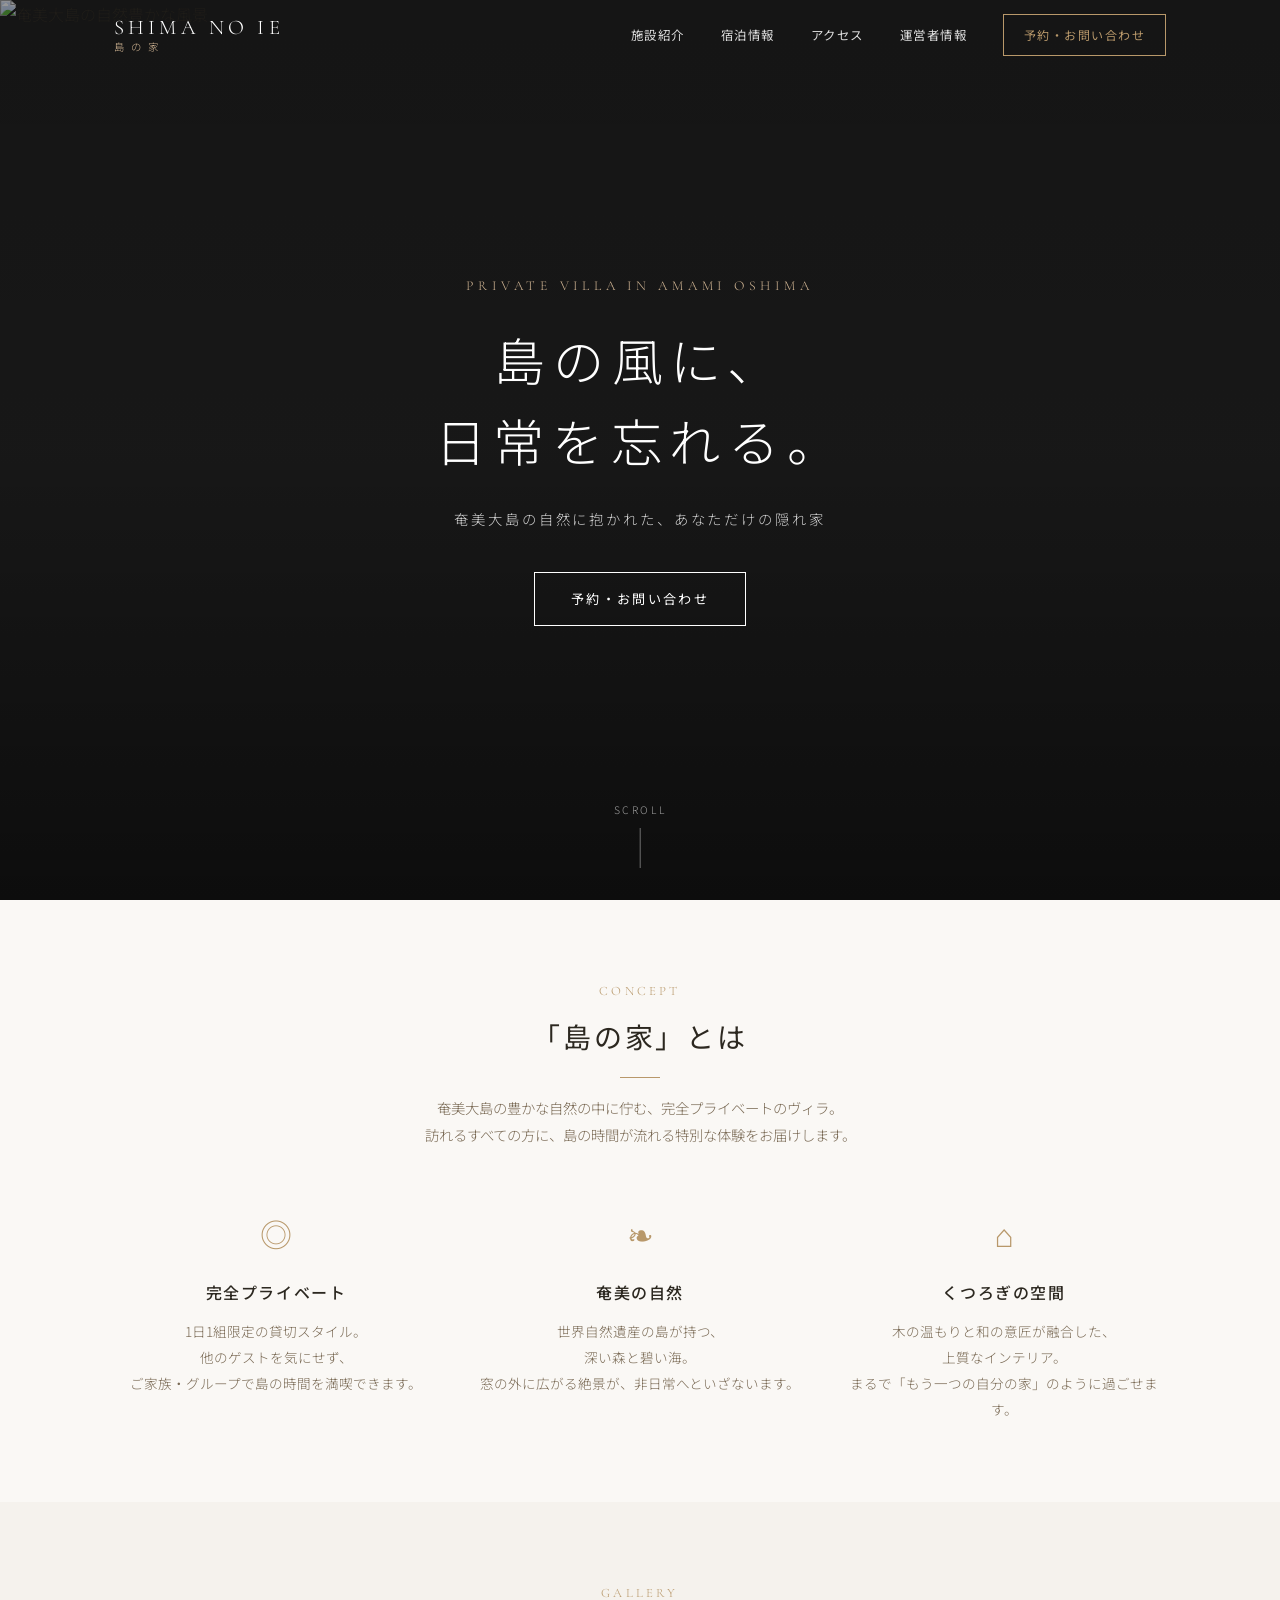
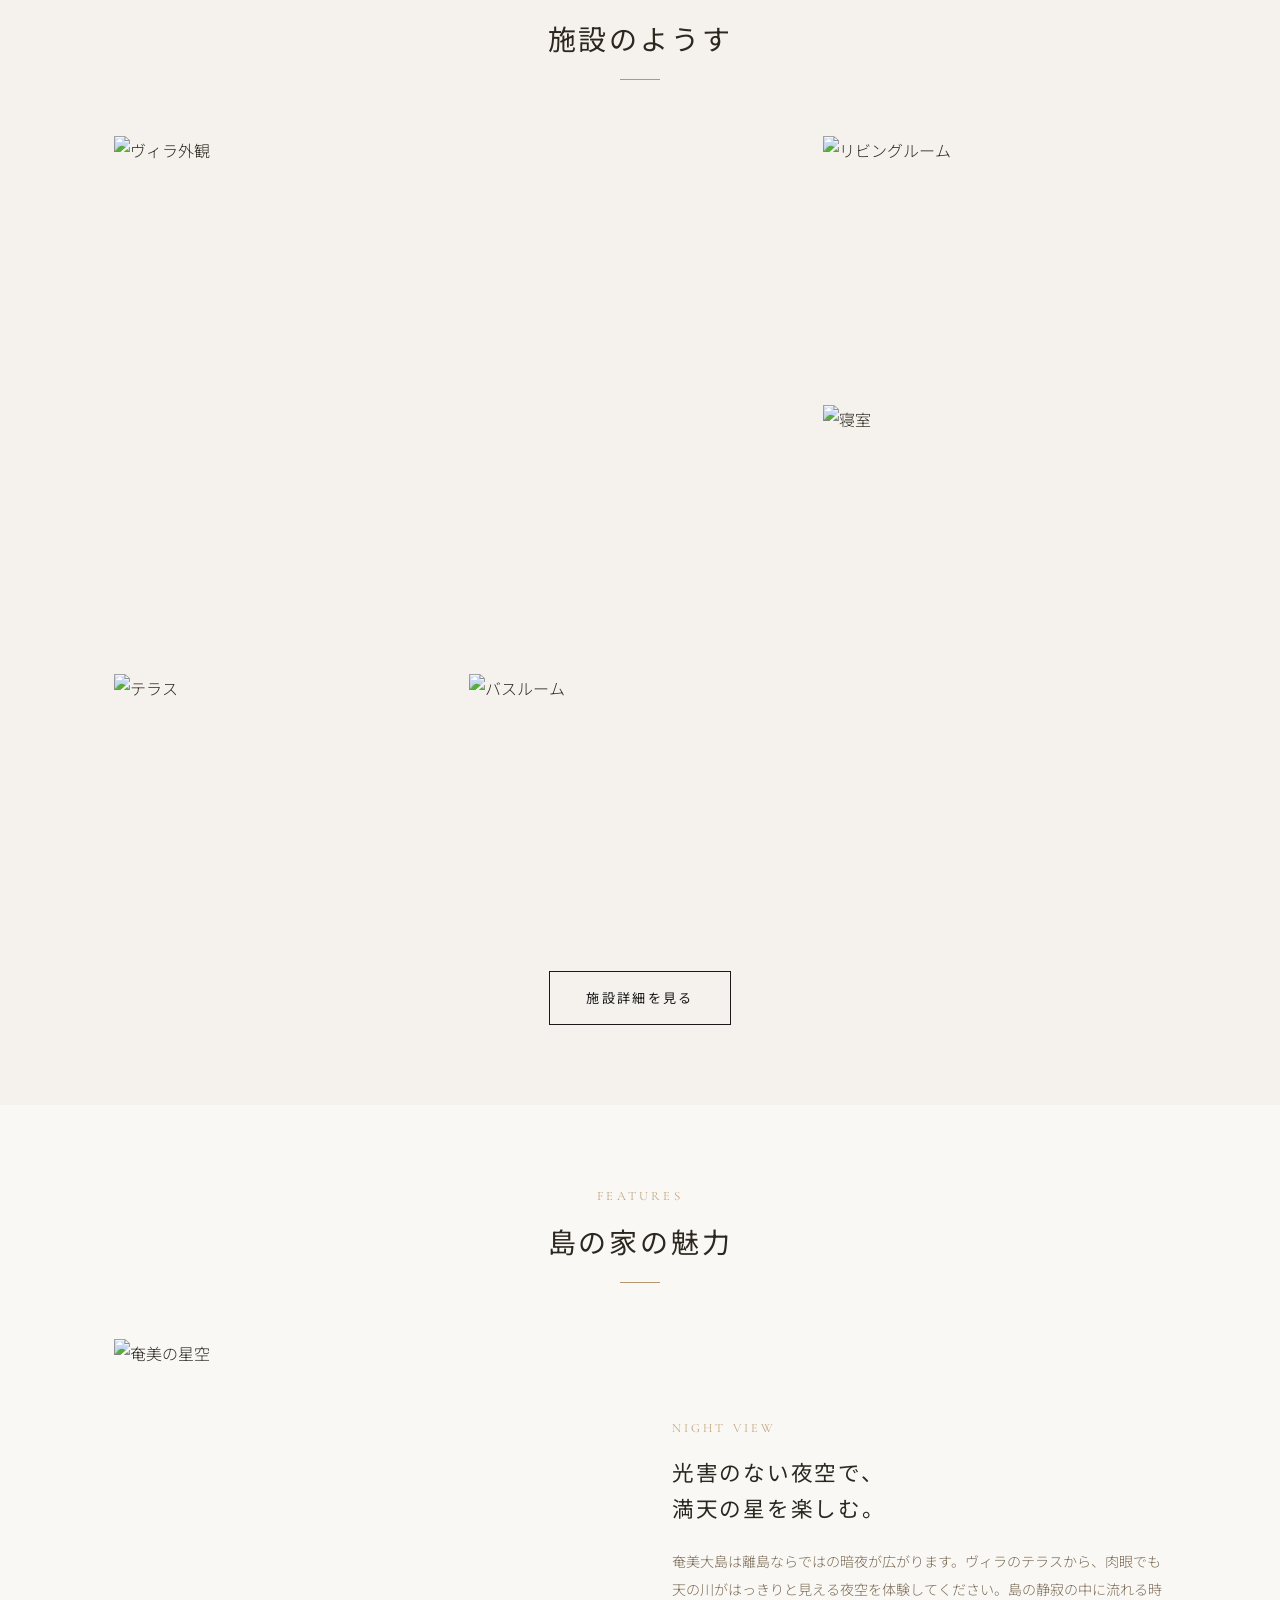
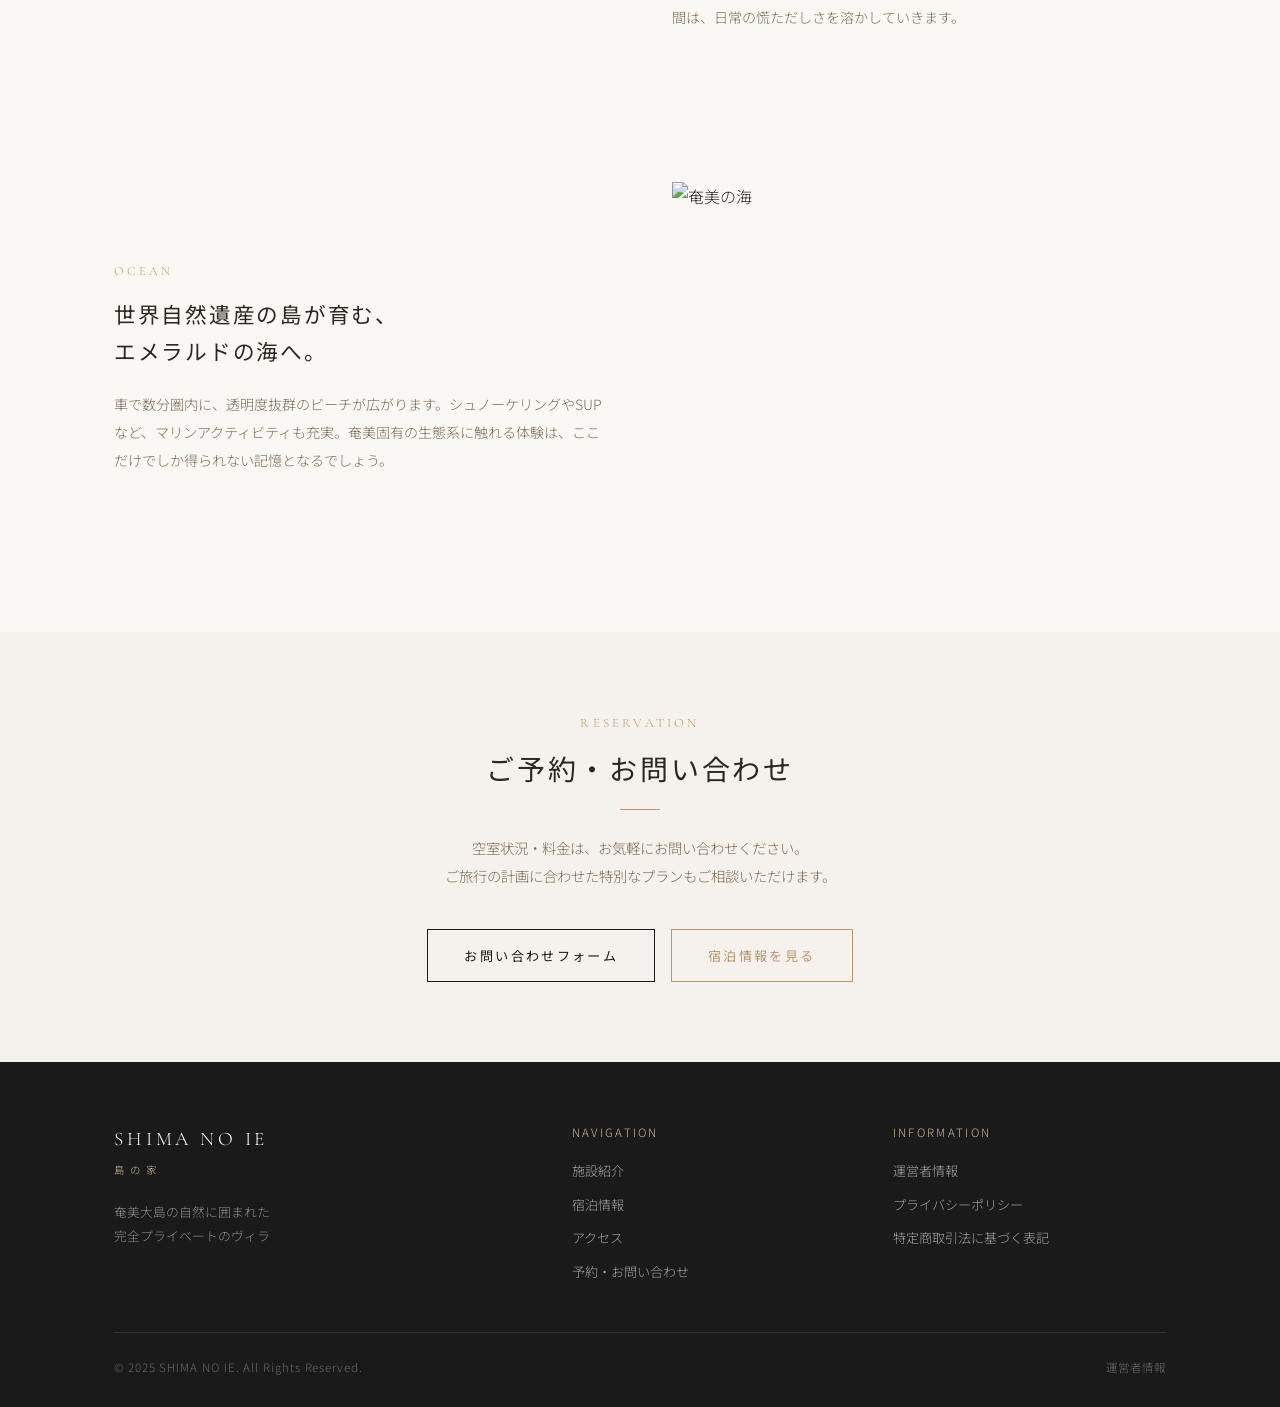
==== index.html @ 04a3f8f7 "feat: 奄美ヴィラ公式サイト 初回リリース 和モダンデザインの宿泊施設（ヴィラ）公式ホームページを実装。 一休.com 審査対応のため事業者情報・特商法・キャンセルポリシーを完備。  Co-Aut" ====
<!DOCTYPE html>
<html lang="ja">
<head>
  <meta charset="UTF-8">
  <meta name="viewport" content="width=device-width, initial-scale=1.0">
  <title>SHIMA NO IE｜島の家 - 奄美大島の隠れ家プライベートヴィラ</title>
  <meta name="description" content="奄美大島の自然に囲まれた、完全プライベートのヴィラ。「島の家」で、時間を忘れるような特別な滞在を。">
  <link rel="stylesheet" href="styles.css">
</head>
<body>

  <!-- ============================================================
       ヘッダー
       ============================================================ -->
  <header class="site-header transparent" id="site-header">
    <div class="header-inner">
      <a href="index.html" class="site-logo">
        <span class="site-logo__en">SHIMA NO IE</span>
        <span class="site-logo__jp">島 の 家</span>
      </a>

      <nav class="site-nav">
        <a href="facility.html">施設紹介</a>
        <a href="stay-info.html">宿泊情報</a>
        <a href="access.html">アクセス</a>
        <a href="about.html">運営者情報</a>
        <a href="contact.html" class="nav-cta">予約・お問い合わせ</a>
      </nav>

      <button class="hamburger" id="hamburger" aria-label="メニューを開く">
        <span></span>
        <span></span>
        <span></span>
      </button>
    </div>
  </header>

  <!-- モバイルナビ -->
  <nav class="mobile-nav" id="mobile-nav">
    <a href="facility.html">施設紹介</a>
    <a href="stay-info.html">宿泊情報</a>
    <a href="access.html">アクセス</a>
    <a href="about.html">運営者情報</a>
    <a href="contact.html">予約・お問い合わせ</a>
  </nav>

  <!-- ============================================================
       ヒーロー
       ============================================================ -->
  <section class="hero">
    <img
      class="hero__bg"
      src="https://picsum.photos/1920/1080?random=10"
      alt="奄美大島の自然豊かな風景"
    >
    <div class="hero__overlay"></div>
    <div class="hero__content">
      <span class="hero__label">Private Villa in Amami Oshima</span>
      <h1 class="hero__title">島の風に、<br>日常を忘れる。</h1>
      <p class="hero__sub">奄美大島の自然に抱かれた、あなただけの隠れ家</p>
      <a href="contact.html" class="btn btn--primary">予約・お問い合わせ</a>
    </div>
    <div class="hero__scroll">SCROLL</div>
  </section>

  <!-- ============================================================
       コンセプト
       ============================================================ -->
  <section class="section">
    <div class="container">
      <div class="section-header fade-in">
        <span class="section-label">Concept</span>
        <h2 class="section-title">「島の家」とは</h2>
        <p class="section-subtitle">
          奄美大島の豊かな自然の中に佇む、完全プライベートのヴィラ。<br>
          訪れるすべての方に、島の時間が流れる特別な体験をお届けします。
        </p>
      </div>

      <div class="concept-grid">
        <div class="concept-card fade-in">
          <div class="concept-card__icon">◎</div>
          <h3 class="concept-card__title">完全プライベート</h3>
          <p class="concept-card__text">
            1日1組限定の貸切スタイル。<br>
            他のゲストを気にせず、<br>
            ご家族・グループで島の時間を満喫できます。
          </p>
        </div>
        <div class="concept-card fade-in">
          <div class="concept-card__icon">❧</div>
          <h3 class="concept-card__title">奄美の自然</h3>
          <p class="concept-card__text">
            世界自然遺産の島が持つ、<br>
            深い森と碧い海。<br>
            窓の外に広がる絶景が、非日常へといざないます。
          </p>
        </div>
        <div class="concept-card fade-in">
          <div class="concept-card__icon">⌂</div>
          <h3 class="concept-card__title">くつろぎの空間</h3>
          <p class="concept-card__text">
            木の温もりと和の意匠が融合した、<br>
            上質なインテリア。<br>
            まるで「もう一つの自分の家」のように過ごせます。
          </p>
        </div>
      </div>
    </div>
  </section>

  <!-- ============================================================
       施設ギャラリー
       ============================================================ -->
  <section class="section section--gray">
    <div class="container">
      <div class="section-header fade-in">
        <span class="section-label">Gallery</span>
        <h2 class="section-title">施設のようす</h2>
      </div>

      <div class="gallery-grid fade-in">
        <div class="gallery-item">
          <img src="https://picsum.photos/800/600?random=11" alt="ヴィラ外観">
        </div>
        <div class="gallery-item">
          <img src="https://picsum.photos/400/300?random=12" alt="リビングルーム">
        </div>
        <div class="gallery-item">
          <img src="https://picsum.photos/400/300?random=13" alt="寝室">
        </div>
        <div class="gallery-item">
          <img src="https://picsum.photos/400/300?random=14" alt="テラス">
        </div>
        <div class="gallery-item">
          <img src="https://picsum.photos/400/300?random=15" alt="バスルーム">
        </div>
      </div>

      <div style="text-align:center; margin-top:40px;">
        <a href="facility.html" class="btn btn--dark">施設詳細を見る</a>
      </div>
    </div>
  </section>

  <!-- ============================================================
       特徴紹介
       ============================================================ -->
  <section class="section">
    <div class="container">
      <div class="section-header fade-in">
        <span class="section-label">Features</span>
        <h2 class="section-title">島の家の魅力</h2>
      </div>

      <div class="feature-row fade-in">
        <div class="feature-img">
          <img src="https://picsum.photos/700/525?random=21" alt="奄美の星空">
        </div>
        <div class="feature-text">
          <span class="feature-text__label">Night View</span>
          <h3 class="feature-text__title">光害のない夜空で、<br>満天の星を楽しむ。</h3>
          <p class="feature-text__body">
            奄美大島は離島ならではの暗夜が広がります。ヴィラのテラスから、肉眼でも天の川がはっきりと見える夜空を体験してください。島の静寂の中に流れる時間は、日常の慌ただしさを溶かしていきます。
          </p>
        </div>
      </div>

      <div class="feature-row feature-row--reverse fade-in">
        <div class="feature-img">
          <img src="https://picsum.photos/700/525?random=22" alt="奄美の海">
        </div>
        <div class="feature-text">
          <span class="feature-text__label">Ocean</span>
          <h3 class="feature-text__title">世界自然遺産の島が育む、<br>エメラルドの海へ。</h3>
          <p class="feature-text__body">
            車で数分圏内に、透明度抜群のビーチが広がります。シュノーケリングやSUPなど、マリンアクティビティも充実。奄美固有の生態系に触れる体験は、ここだけでしか得られない記憶となるでしょう。
          </p>
        </div>
      </div>
    </div>
  </section>

  <!-- ============================================================
       CTA バナー
       ============================================================ -->
  <section class="section section--gray">
    <div class="container" style="text-align:center;">
      <div class="fade-in">
        <span class="section-label">Reservation</span>
        <h2 class="section-title" style="margin-bottom:24px;">ご予約・お問い合わせ</h2>
        <p class="section-subtitle" style="margin-bottom:40px;">
          空室状況・料金は、お気軽にお問い合わせください。<br>
          ご旅行の計画に合わせた特別なプランもご相談いただけます。
        </p>
        <div style="display:flex;gap:16px;justify-content:center;flex-wrap:wrap;">
          <a href="contact.html" class="btn btn--dark">お問い合わせフォーム</a>
          <a href="stay-info.html" class="btn btn--gold">宿泊情報を見る</a>
        </div>
      </div>
    </div>
  </section>

  <!-- ============================================================
       フッター
       ============================================================ -->
  <footer class="site-footer">
    <div class="container">
      <div class="footer-inner">
        <div class="footer-brand">
          <div class="footer-brand__logo">
            <span class="footer-brand__en">SHIMA NO IE</span>
            <span class="footer-brand__jp">島 の 家</span>
          </div>
          <p class="footer-brand__text">
            奄美大島の自然に囲まれた<br>
            完全プライベートのヴィラ
          </p>
        </div>
        <div class="footer-nav">
          <p class="footer-nav__title">Navigation</p>
          <div class="footer-nav__links">
            <a href="facility.html">施設紹介</a>
            <a href="stay-info.html">宿泊情報</a>
            <a href="access.html">アクセス</a>
            <a href="contact.html">予約・お問い合わせ</a>
          </div>
        </div>
        <div class="footer-nav">
          <p class="footer-nav__title">Information</p>
          <div class="footer-nav__links">
            <a href="about.html">運営者情報</a>
            <a href="about.html#privacy">プライバシーポリシー</a>
            <a href="about.html#law">特定商取引法に基づく表記</a>
          </div>
        </div>
      </div>
      <div class="footer-bottom">
        <small>&copy; 2025 SHIMA NO IE. All Rights Reserved.</small>
        <a href="about.html">運営者情報</a>
      </div>
    </div>
  </footer>

  <script src="script.js"></script>
</body>
</html>
---- styles.css ----
/* ============================================
   VILLA SITE - 共通スタイルシート
   和モダンデザイン / Wa-Modern Design
   ============================================ */

/* --- Google Fonts --- */
@import url('https://fonts.googleapis.com/css2?family=Cormorant+Garamond:ital,wght@0,300;0,400;0,600;1,300;1,400&family=Noto+Sans+JP:wght@300;400;500&display=swap');

/* --- CSS変数 --- */
:root {
  --color-bg: #faf8f5;
  --color-text: #2c2820;
  --color-accent: #7a6a55;
  --color-gold: #b8986a;
  --color-gold-light: #d4b896;
  --color-border: #e0d9cf;
  --color-dark: #1a1a1a;
  --color-dark-overlay: rgba(0, 0, 0, 0.45);
  --color-white: #ffffff;
  --color-light-gray: #f5f2ed;
  --color-line: #06c755;

  --font-sans: 'Noto Sans JP', sans-serif;
  --font-serif: 'Cormorant Garamond', serif;

  --container-max: 1100px;
  --section-padding: 80px 0;
  --header-h: 70px;

  --transition: 0.3s ease;
  --radius: 2px;
  --shadow: 0 4px 20px rgba(0, 0, 0, 0.08);
}

/* --- リセット & ベース --- */
*, *::before, *::after {
  box-sizing: border-box;
  margin: 0;
  padding: 0;
}

html {
  scroll-behavior: smooth;
  font-size: 16px;
}

body {
  font-family: var(--font-sans);
  font-weight: 300;
  color: var(--color-text);
  background-color: var(--color-bg);
  line-height: 1.8;
  -webkit-font-smoothing: antialiased;
}

img {
  max-width: 100%;
  height: auto;
  display: block;
}

a {
  color: inherit;
  text-decoration: none;
  transition: opacity var(--transition);
}

a:hover {
  opacity: 0.75;
}

ul, ol {
  list-style: none;
}

/* --- コンテナ --- */
.container {
  max-width: var(--container-max);
  margin: 0 auto;
  padding: 0 24px;
}

/* --- セクション共通 --- */
.section {
  padding: var(--section-padding);
}

.section--gray {
  background-color: var(--color-light-gray);
}

.section-header {
  text-align: center;
  margin-bottom: 56px;
}

.section-label {
  display: block;
  font-family: var(--font-serif);
  font-size: 0.8rem;
  letter-spacing: 0.25em;
  color: var(--color-gold);
  text-transform: uppercase;
  margin-bottom: 12px;
}

.section-title {
  font-size: 1.75rem;
  font-weight: 400;
  letter-spacing: 0.1em;
  line-height: 1.5;
}

.section-title::after {
  content: '';
  display: block;
  width: 40px;
  height: 1px;
  background: var(--color-gold);
  margin: 20px auto 0;
}

.section-subtitle {
  margin-top: 16px;
  font-size: 0.9rem;
  color: var(--color-accent);
  line-height: 1.9;
}

/* ============================================
   ヘッダー
   ============================================ */
.site-header {
  position: fixed;
  top: 0;
  left: 0;
  right: 0;
  height: var(--header-h);
  z-index: 1000;
  display: flex;
  align-items: center;
  transition: background var(--transition), box-shadow var(--transition);
}

.site-header.transparent {
  background: transparent;
}

.site-header.scrolled {
  background: var(--color-dark);
  box-shadow: 0 2px 20px rgba(0,0,0,0.2);
}

.site-header.solid {
  background: var(--color-dark);
}

.header-inner {
  display: flex;
  align-items: center;
  justify-content: space-between;
  width: 100%;
  max-width: var(--container-max);
  margin: 0 auto;
  padding: 0 24px;
}

/* ロゴ */
.site-logo {
  display: flex;
  flex-direction: column;
  line-height: 1;
}

.site-logo__en {
  font-family: var(--font-serif);
  font-size: 1.3rem;
  font-weight: 300;
  letter-spacing: 0.2em;
  color: var(--color-white);
}

.site-logo__jp {
  font-size: 0.65rem;
  font-weight: 300;
  letter-spacing: 0.25em;
  color: var(--color-gold-light);
  margin-top: 3px;
}

/* PC ナビゲーション */
.site-nav {
  display: flex;
  align-items: center;
  gap: 36px;
}

.site-nav a {
  font-size: 0.78rem;
  font-weight: 400;
  letter-spacing: 0.12em;
  color: rgba(255,255,255,0.85);
  position: relative;
}

.site-nav a::after {
  content: '';
  position: absolute;
  bottom: -4px;
  left: 0;
  right: 0;
  height: 1px;
  background: var(--color-gold);
  transform: scaleX(0);
  transition: transform var(--transition);
}

.site-nav a:hover,
.site-nav a.active {
  color: var(--color-white);
  opacity: 1;
}

.site-nav a:hover::after,
.site-nav a.active::after {
  transform: scaleX(1);
}

.nav-cta {
  display: inline-flex;
  align-items: center;
  padding: 9px 20px;
  border: 1px solid var(--color-gold);
  color: var(--color-gold) !important;
  font-size: 0.75rem !important;
  letter-spacing: 0.15em;
  transition: background var(--transition), color var(--transition) !important;
}

.nav-cta::after {
  display: none !important;
}

.nav-cta:hover {
  background: var(--color-gold) !important;
  color: var(--color-white) !important;
  opacity: 1 !important;
}

/* ハンバーガー */
.hamburger {
  display: none;
  flex-direction: column;
  gap: 5px;
  cursor: pointer;
  padding: 8px;
  background: none;
  border: none;
}

.hamburger span {
  display: block;
  width: 24px;
  height: 1px;
  background: var(--color-white);
  transition: transform var(--transition), opacity var(--transition);
}

.hamburger.open span:nth-child(1) { transform: translateY(6px) rotate(45deg); }
.hamburger.open span:nth-child(2) { opacity: 0; }
.hamburger.open span:nth-child(3) { transform: translateY(-6px) rotate(-45deg); }

/* モバイルメニュー */
.mobile-nav {
  display: none;
  position: fixed;
  top: var(--header-h);
  left: 0;
  right: 0;
  background: var(--color-dark);
  padding: 24px;
  z-index: 999;
  flex-direction: column;
  gap: 0;
  border-top: 1px solid rgba(255,255,255,0.1);
}

.mobile-nav.open {
  display: flex;
}

.mobile-nav a {
  display: block;
  padding: 14px 0;
  font-size: 0.9rem;
  letter-spacing: 0.12em;
  color: rgba(255,255,255,0.85);
  border-bottom: 1px solid rgba(255,255,255,0.08);
}

/* ============================================
   ヒーローセクション
   ============================================ */
.hero {
  position: relative;
  height: 100vh;
  min-height: 600px;
  display: flex;
  align-items: center;
  justify-content: center;
  overflow: hidden;
  background: var(--color-dark);
}

.hero__bg {
  position: absolute;
  inset: 0;
  object-fit: cover;
  width: 100%;
  height: 100%;
  opacity: 0.7;
}

.hero__overlay {
  position: absolute;
  inset: 0;
  background: linear-gradient(
    to bottom,
    rgba(0,0,0,0.2) 0%,
    rgba(0,0,0,0.1) 50%,
    rgba(0,0,0,0.5) 100%
  );
}

.hero__content {
  position: relative;
  text-align: center;
  color: var(--color-white);
  padding: 0 24px;
  max-width: 700px;
}

.hero__label {
  font-family: var(--font-serif);
  font-size: 0.85rem;
  letter-spacing: 0.35em;
  color: var(--color-gold-light);
  text-transform: uppercase;
  display: block;
  margin-bottom: 20px;
  animation: fadeUp 1s ease 0.3s both;
}

.hero__title {
  font-size: clamp(2rem, 5vw, 3.2rem);
  font-weight: 300;
  letter-spacing: 0.15em;
  line-height: 1.6;
  margin-bottom: 24px;
  animation: fadeUp 1s ease 0.5s both;
}

.hero__sub {
  font-size: 0.9rem;
  font-weight: 300;
  letter-spacing: 0.2em;
  color: rgba(255,255,255,0.8);
  margin-bottom: 40px;
  animation: fadeUp 1s ease 0.7s both;
}

.hero__scroll {
  position: absolute;
  bottom: 32px;
  left: 50%;
  transform: translateX(-50%);
  display: flex;
  flex-direction: column;
  align-items: center;
  gap: 8px;
  font-size: 0.65rem;
  letter-spacing: 0.25em;
  color: rgba(255,255,255,0.6);
  animation: fadeIn 1.5s ease 1.2s both;
}

.hero__scroll::after {
  content: '';
  display: block;
  width: 1px;
  height: 40px;
  background: rgba(255,255,255,0.4);
  animation: scrollLine 1.5s ease-in-out infinite;
}

/* ============================================
   ボタン
   ============================================ */
.btn {
  display: inline-flex;
  align-items: center;
  gap: 10px;
  padding: 14px 36px;
  font-size: 0.82rem;
  font-weight: 400;
  letter-spacing: 0.18em;
  border: 1px solid currentColor;
  transition: background var(--transition), color var(--transition), border-color var(--transition);
  cursor: pointer;
}

.btn--primary {
  color: var(--color-white);
  border-color: var(--color-white);
  background: transparent;
}

.btn--primary:hover {
  background: var(--color-white);
  color: var(--color-dark);
  opacity: 1;
}

.btn--dark {
  color: var(--color-dark);
  border-color: var(--color-dark);
  background: transparent;
}

.btn--dark:hover {
  background: var(--color-dark);
  color: var(--color-white);
  opacity: 1;
}

.btn--gold {
  color: var(--color-gold);
  border-color: var(--color-gold);
  background: transparent;
}

.btn--gold:hover {
  background: var(--color-gold);
  color: var(--color-white);
  opacity: 1;
}

.btn--filled {
  background: var(--color-gold);
  color: var(--color-white);
  border-color: var(--color-gold);
}

.btn--filled:hover {
  background: var(--color-accent);
  border-color: var(--color-accent);
  opacity: 1;
}

/* ============================================
   コンセプトセクション
   ============================================ */
.concept-grid {
  display: grid;
  grid-template-columns: repeat(3, 1fr);
  gap: 40px;
  text-align: center;
}

.concept-card__icon {
  font-size: 2rem;
  margin-bottom: 16px;
  color: var(--color-gold);
}

.concept-card__title {
  font-size: 1rem;
  font-weight: 500;
  letter-spacing: 0.1em;
  margin-bottom: 12px;
}

.concept-card__text {
  font-size: 0.85rem;
  color: var(--color-accent);
  line-height: 1.9;
}

/* ============================================
   ギャラリーグリッド
   ============================================ */
.gallery-grid {
  display: grid;
  grid-template-columns: repeat(3, 1fr);
  grid-template-rows: auto auto;
  gap: 12px;
}

.gallery-grid .gallery-item:first-child {
  grid-column: 1 / 3;
  grid-row: 1 / 3;
}

.gallery-item {
  overflow: hidden;
  position: relative;
}

.gallery-item img {
  width: 100%;
  height: 100%;
  object-fit: cover;
  transition: transform 0.6s ease;
  aspect-ratio: 4/3;
}

.gallery-item:first-child img {
  aspect-ratio: unset;
  height: 100%;
  min-height: 320px;
}

.gallery-item:hover img {
  transform: scale(1.04);
}

/* ============================================
   フィーチャーセクション（テキスト＋画像）
   ============================================ */
.feature-row {
  display: grid;
  grid-template-columns: 1fr 1fr;
  gap: 64px;
  align-items: center;
  margin-bottom: 72px;
}

.feature-row:last-child {
  margin-bottom: 0;
}

.feature-row--reverse {
  direction: rtl;
}

.feature-row--reverse > * {
  direction: ltr;
}

.feature-img {
  aspect-ratio: 4/3;
  overflow: hidden;
}

.feature-img img {
  width: 100%;
  height: 100%;
  object-fit: cover;
  transition: transform 0.6s ease;
}

.feature-img:hover img {
  transform: scale(1.03);
}

.feature-text__label {
  font-family: var(--font-serif);
  font-size: 0.78rem;
  letter-spacing: 0.25em;
  color: var(--color-gold);
  text-transform: uppercase;
  display: block;
  margin-bottom: 14px;
}

.feature-text__title {
  font-size: 1.35rem;
  font-weight: 400;
  letter-spacing: 0.08em;
  line-height: 1.7;
  margin-bottom: 20px;
}

.feature-text__body {
  font-size: 0.88rem;
  color: var(--color-accent);
  line-height: 2;
}

/* ============================================
   インフォテーブル
   ============================================ */
.info-table {
  width: 100%;
  border-collapse: collapse;
}

.info-table th,
.info-table td {
  padding: 16px 20px;
  text-align: left;
  border-bottom: 1px solid var(--color-border);
  font-size: 0.9rem;
  line-height: 1.7;
}

.info-table th {
  width: 30%;
  font-weight: 500;
  letter-spacing: 0.06em;
  color: var(--color-accent);
  white-space: nowrap;
}

.info-table tr:last-child th,
.info-table tr:last-child td {
  border-bottom: none;
}

/* ============================================
   アメニティリスト
   ============================================ */
.amenity-section {
  margin-bottom: 40px;
}

.amenity-section__title {
  font-size: 0.9rem;
  font-weight: 500;
  letter-spacing: 0.1em;
  margin-bottom: 16px;
  padding-bottom: 10px;
  border-bottom: 1px solid var(--color-border);
  color: var(--color-accent);
}

.amenity-list {
  display: grid;
  grid-template-columns: repeat(3, 1fr);
  gap: 10px 20px;
}

.amenity-list li {
  font-size: 0.85rem;
  display: flex;
  align-items: center;
  gap: 8px;
}

.amenity-list li::before {
  content: '✓';
  color: var(--color-gold);
  font-size: 0.75rem;
  flex-shrink: 0;
}

/* ============================================
   料金テーブル
   ============================================ */
.price-box {
  background: var(--color-light-gray);
  border: 1px solid var(--color-border);
  padding: 40px;
  text-align: center;
}

.price-box__note {
  font-size: 0.85rem;
  color: var(--color-accent);
  margin-bottom: 12px;
}

.price-box__main {
  font-size: 1.2rem;
  font-weight: 400;
  letter-spacing: 0.1em;
  margin-bottom: 20px;
}

/* ============================================
   アクセス
   ============================================ */
.map-wrapper {
  position: relative;
  padding-bottom: 45%;
  height: 0;
  overflow: hidden;
  background: var(--color-border);
}

.map-wrapper iframe {
  position: absolute;
  top: 0;
  left: 0;
  width: 100%;
  height: 100%;
  border: 0;
}

.access-cards {
  display: grid;
  grid-template-columns: repeat(2, 1fr);
  gap: 32px;
  margin-top: 48px;
}

.access-card {
  background: var(--color-white);
  padding: 32px;
  border: 1px solid var(--color-border);
}

.access-card__icon {
  font-size: 1.5rem;
  margin-bottom: 12px;
}

.access-card__title {
  font-size: 0.95rem;
  font-weight: 500;
  letter-spacing: 0.08em;
  margin-bottom: 12px;
}

.access-card__text {
  font-size: 0.85rem;
  color: var(--color-accent);
  line-height: 1.9;
}

/* 周辺観光 */
.spot-grid {
  display: grid;
  grid-template-columns: repeat(3, 1fr);
  gap: 24px;
}

.spot-card {
  overflow: hidden;
  border: 1px solid var(--color-border);
  background: var(--color-white);
}

.spot-card__img {
  aspect-ratio: 3/2;
  overflow: hidden;
}

.spot-card__img img {
  width: 100%;
  height: 100%;
  object-fit: cover;
  transition: transform 0.5s ease;
}

.spot-card:hover .spot-card__img img {
  transform: scale(1.05);
}

.spot-card__body {
  padding: 20px;
}

.spot-card__title {
  font-size: 0.95rem;
  font-weight: 500;
  letter-spacing: 0.06em;
  margin-bottom: 8px;
}

.spot-card__text {
  font-size: 0.8rem;
  color: var(--color-accent);
  line-height: 1.8;
}

/* ============================================
   お問い合わせフォーム
   ============================================ */
.contact-layout {
  display: grid;
  grid-template-columns: 1fr 1.6fr;
  gap: 64px;
  align-items: start;
}

.contact-info__item {
  display: flex;
  align-items: flex-start;
  gap: 16px;
  margin-bottom: 32px;
}

.contact-info__icon {
  font-size: 1.2rem;
  width: 40px;
  height: 40px;
  display: flex;
  align-items: center;
  justify-content: center;
  flex-shrink: 0;
  border: 1px solid var(--color-border);
  color: var(--color-gold);
}

.contact-info__label {
  font-size: 0.75rem;
  letter-spacing: 0.1em;
  color: var(--color-accent);
  margin-bottom: 4px;
}

.contact-info__value {
  font-size: 0.9rem;
  font-weight: 400;
}

.btn--line {
  display: flex;
  align-items: center;
  gap: 10px;
  width: fit-content;
  padding: 14px 28px;
  background: var(--color-line);
  color: var(--color-white);
  border: none;
  font-size: 0.85rem;
  letter-spacing: 0.08em;
  cursor: pointer;
  transition: opacity var(--transition);
}

.btn--line:hover {
  opacity: 0.85;
}

/* フォーム */
.form-group {
  margin-bottom: 24px;
}

.form-label {
  display: block;
  font-size: 0.8rem;
  font-weight: 500;
  letter-spacing: 0.08em;
  color: var(--color-accent);
  margin-bottom: 8px;
}

.form-label .required {
  color: #c0392b;
  margin-left: 4px;
  font-size: 0.7rem;
}

.form-input,
.form-select,
.form-textarea {
  width: 100%;
  padding: 12px 16px;
  background: var(--color-white);
  border: 1px solid var(--color-border);
  font-family: var(--font-sans);
  font-size: 0.9rem;
  font-weight: 300;
  color: var(--color-text);
  outline: none;
  transition: border-color var(--transition);
  border-radius: var(--radius);
}

.form-input:focus,
.form-select:focus,
.form-textarea:focus {
  border-color: var(--color-gold);
}

.form-textarea {
  resize: vertical;
  min-height: 140px;
}

.form-row {
  display: grid;
  grid-template-columns: 1fr 1fr;
  gap: 16px;
}

/* モーダル */
.modal-overlay {
  display: none;
  position: fixed;
  inset: 0;
  background: rgba(0,0,0,0.5);
  z-index: 2000;
  align-items: center;
  justify-content: center;
}

.modal-overlay.show {
  display: flex;
}

.modal-box {
  background: var(--color-white);
  padding: 48px 40px;
  max-width: 420px;
  width: 90%;
  text-align: center;
}

.modal-icon {
  font-size: 2.5rem;
  margin-bottom: 20px;
  color: var(--color-gold);
}

.modal-title {
  font-size: 1.1rem;
  font-weight: 400;
  letter-spacing: 0.08em;
  margin-bottom: 16px;
}

.modal-text {
  font-size: 0.85rem;
  color: var(--color-accent);
  line-height: 1.9;
  margin-bottom: 32px;
}

/* ============================================
   運営者情報テーブル
   ============================================ */
.about-box {
  background: var(--color-white);
  border: 1px solid var(--color-border);
  padding: 48px;
  max-width: 780px;
  margin: 0 auto;
}

/* ============================================
   ページヒーロー（サブページ共通）
   ============================================ */
.page-hero {
  padding: 120px 0 60px;
  background: var(--color-dark);
  text-align: center;
  color: var(--color-white);
  position: relative;
  overflow: hidden;
}

.page-hero__bg {
  position: absolute;
  inset: 0;
  object-fit: cover;
  width: 100%;
  height: 100%;
  opacity: 0.3;
}

.page-hero__content {
  position: relative;
}

.page-hero__label {
  font-family: var(--font-serif);
  font-size: 0.8rem;
  letter-spacing: 0.3em;
  color: var(--color-gold-light);
  text-transform: uppercase;
  display: block;
  margin-bottom: 14px;
}

.page-hero__title {
  font-size: clamp(1.5rem, 4vw, 2.2rem);
  font-weight: 300;
  letter-spacing: 0.15em;
}

/* ============================================
   フッター
   ============================================ */
.site-footer {
  background: var(--color-dark);
  color: rgba(255,255,255,0.7);
  padding: 60px 0 30px;
}

.footer-inner {
  display: grid;
  grid-template-columns: 1.5fr 1fr 1fr;
  gap: 48px;
  margin-bottom: 48px;
}

.footer-brand__logo {
  display: flex;
  flex-direction: column;
  margin-bottom: 20px;
}

.footer-brand__en {
  font-family: var(--font-serif);
  font-size: 1.2rem;
  font-weight: 300;
  letter-spacing: 0.2em;
  color: var(--color-white);
}

.footer-brand__jp {
  font-size: 0.65rem;
  letter-spacing: 0.2em;
  color: var(--color-gold-light);
  margin-top: 4px;
}

.footer-brand__text {
  font-size: 0.8rem;
  line-height: 1.9;
  color: rgba(255,255,255,0.5);
}

.footer-nav__title {
  font-size: 0.72rem;
  letter-spacing: 0.2em;
  color: var(--color-gold-light);
  text-transform: uppercase;
  margin-bottom: 16px;
}

.footer-nav__links {
  display: flex;
  flex-direction: column;
  gap: 10px;
}

.footer-nav__links a {
  font-size: 0.82rem;
  color: rgba(255,255,255,0.6);
  transition: color var(--transition);
}

.footer-nav__links a:hover {
  color: var(--color-white);
  opacity: 1;
}

.footer-bottom {
  padding-top: 24px;
  border-top: 1px solid rgba(255,255,255,0.1);
  display: flex;
  align-items: center;
  justify-content: space-between;
  flex-wrap: wrap;
  gap: 12px;
}

.footer-bottom small {
  font-size: 0.72rem;
  color: rgba(255,255,255,0.35);
  letter-spacing: 0.08em;
}

.footer-bottom a {
  font-size: 0.72rem;
  color: rgba(255,255,255,0.35);
}

.footer-bottom a:hover {
  color: rgba(255,255,255,0.7);
  opacity: 1;
}

/* ============================================
   フェードインアニメーション
   ============================================ */
@keyframes fadeUp {
  from {
    opacity: 0;
    transform: translateY(24px);
  }
  to {
    opacity: 1;
    transform: translateY(0);
  }
}

@keyframes fadeIn {
  from { opacity: 0; }
  to { opacity: 1; }
}

@keyframes scrollLine {
  0%, 100% { opacity: 0.3; transform: scaleY(0.5); transform-origin: top; }
  50% { opacity: 1; transform: scaleY(1); transform-origin: top; }
}

.fade-in {
  opacity: 0;
  transform: translateY(20px);
  transition: opacity 0.7s ease, transform 0.7s ease;
}

.fade-in.visible {
  opacity: 1;
  transform: translateY(0);
}

/* ============================================
   レスポンシブ
   ============================================ */
@media (max-width: 1024px) {
  :root {
    --section-padding: 64px 0;
  }

  .feature-row {
    gap: 40px;
  }

  .footer-inner {
    grid-template-columns: 1fr 1fr;
  }

  .footer-inner > :first-child {
    grid-column: 1 / -1;
  }
}

@media (max-width: 768px) {
  :root {
    --section-padding: 48px 0;
  }

  .site-nav {
    display: none;
  }

  .hamburger {
    display: flex;
  }

  .hero__title {
    font-size: 1.8rem;
  }

  .concept-grid {
    grid-template-columns: 1fr;
    gap: 32px;
    max-width: 480px;
    margin: 0 auto;
  }

  .gallery-grid {
    grid-template-columns: 1fr 1fr;
  }

  .gallery-grid .gallery-item:first-child {
    grid-column: 1 / -1;
    grid-row: auto;
  }

  .feature-row,
  .feature-row--reverse {
    grid-template-columns: 1fr;
    direction: ltr;
    gap: 28px;
  }

  .info-table th {
    width: 40%;
    font-size: 0.82rem;
  }

  .amenity-list {
    grid-template-columns: repeat(2, 1fr);
  }

  .access-cards {
    grid-template-columns: 1fr;
  }

  .spot-grid {
    grid-template-columns: 1fr;
  }

  .contact-layout {
    grid-template-columns: 1fr;
    gap: 40px;
  }

  .form-row {
    grid-template-columns: 1fr;
  }

  .footer-inner {
    grid-template-columns: 1fr;
  }

  .footer-bottom {
    flex-direction: column;
    align-items: center;
    text-align: center;
  }

  .about-box {
    padding: 28px 20px;
  }

  .price-box {
    padding: 28px 20px;
  }

  .section-title {
    font-size: 1.4rem;
  }
}

@media (max-width: 480px) {
  .gallery-grid {
    grid-template-columns: 1fr;
  }

  .amenity-list {
    grid-template-columns: 1fr;
  }
}
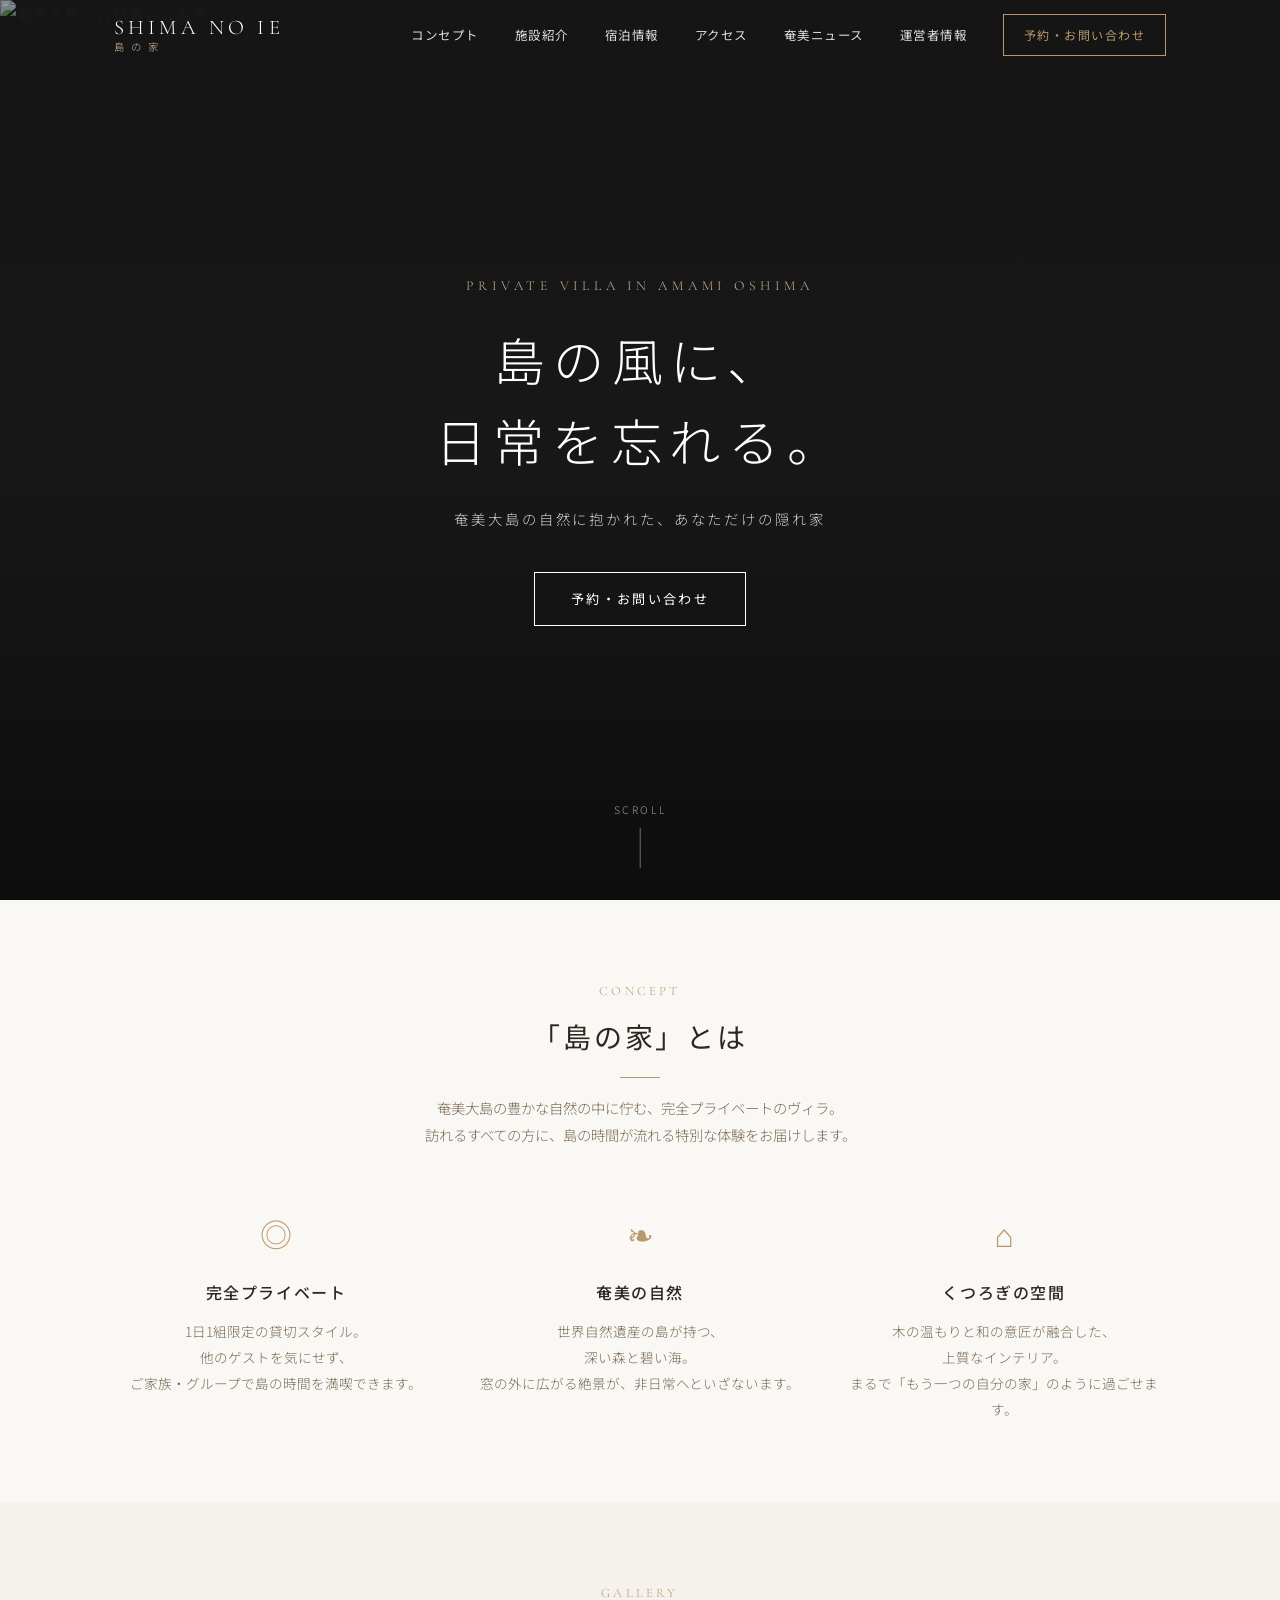
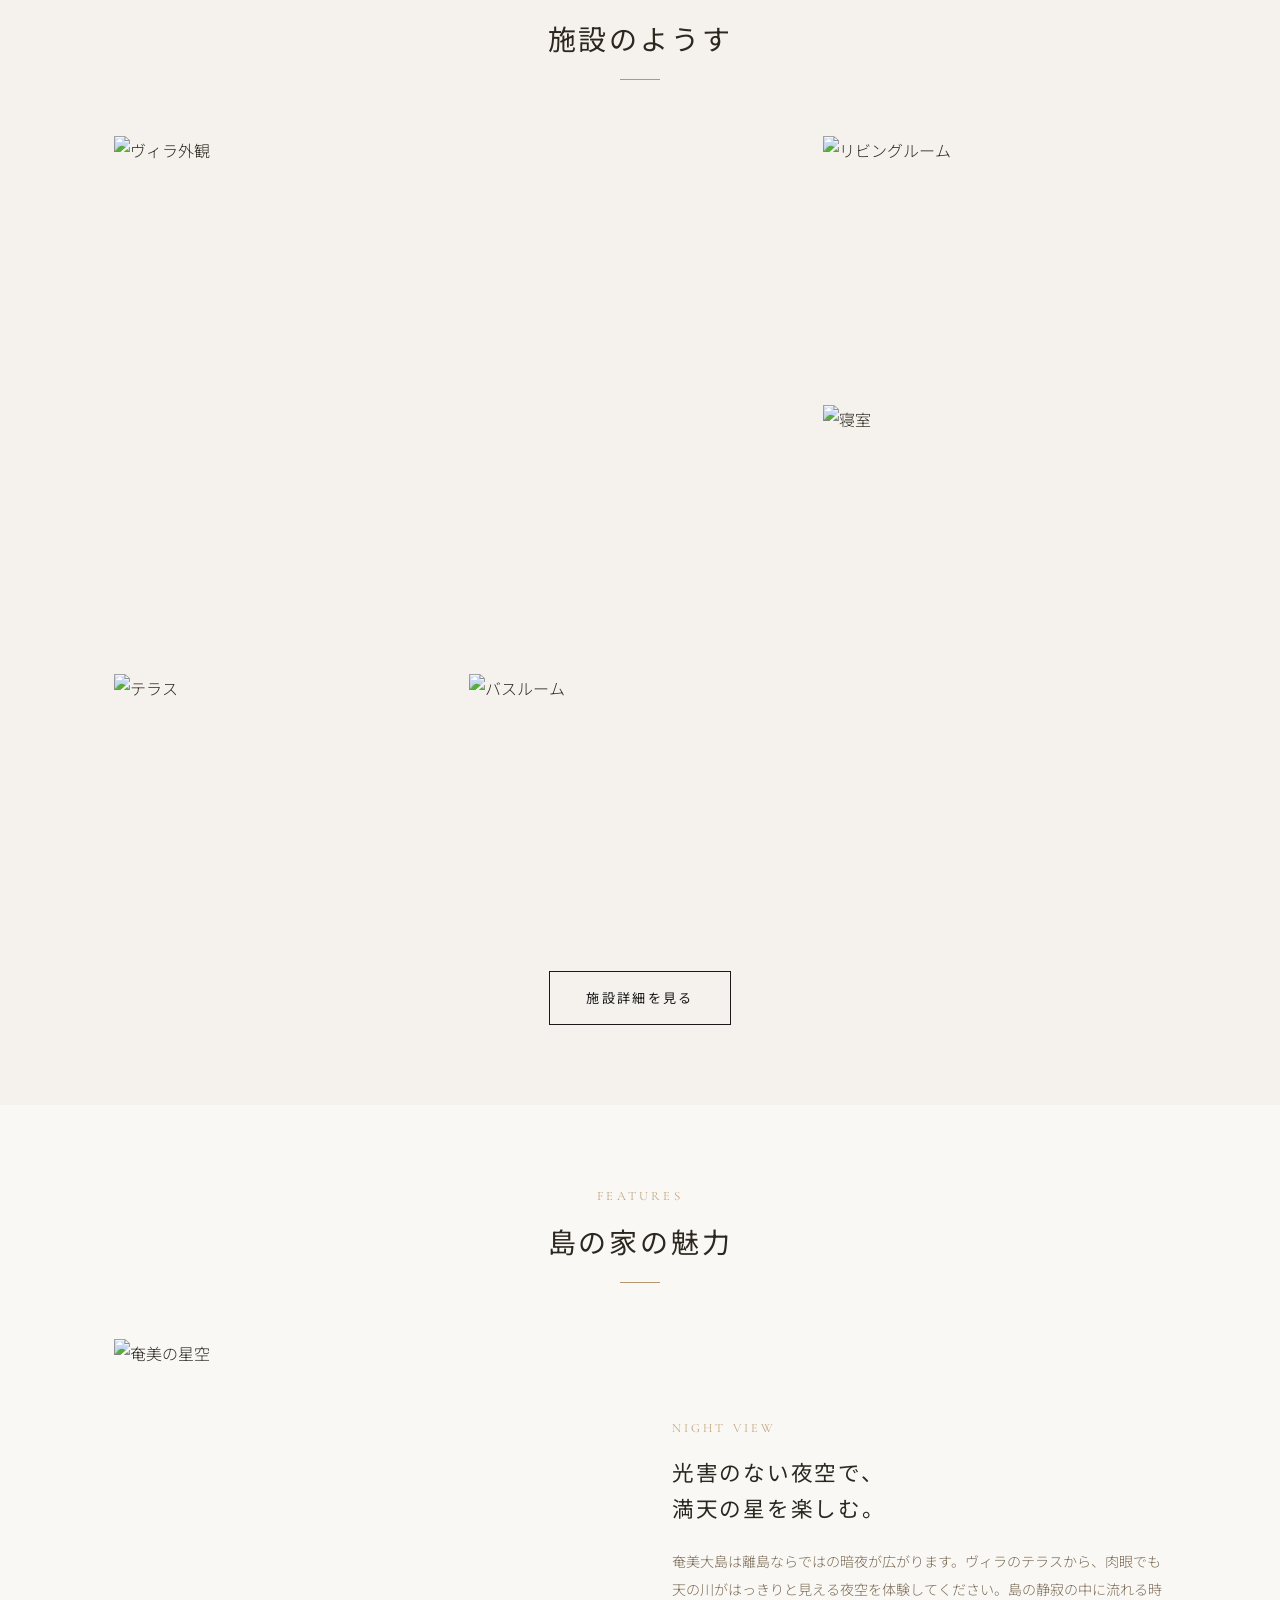
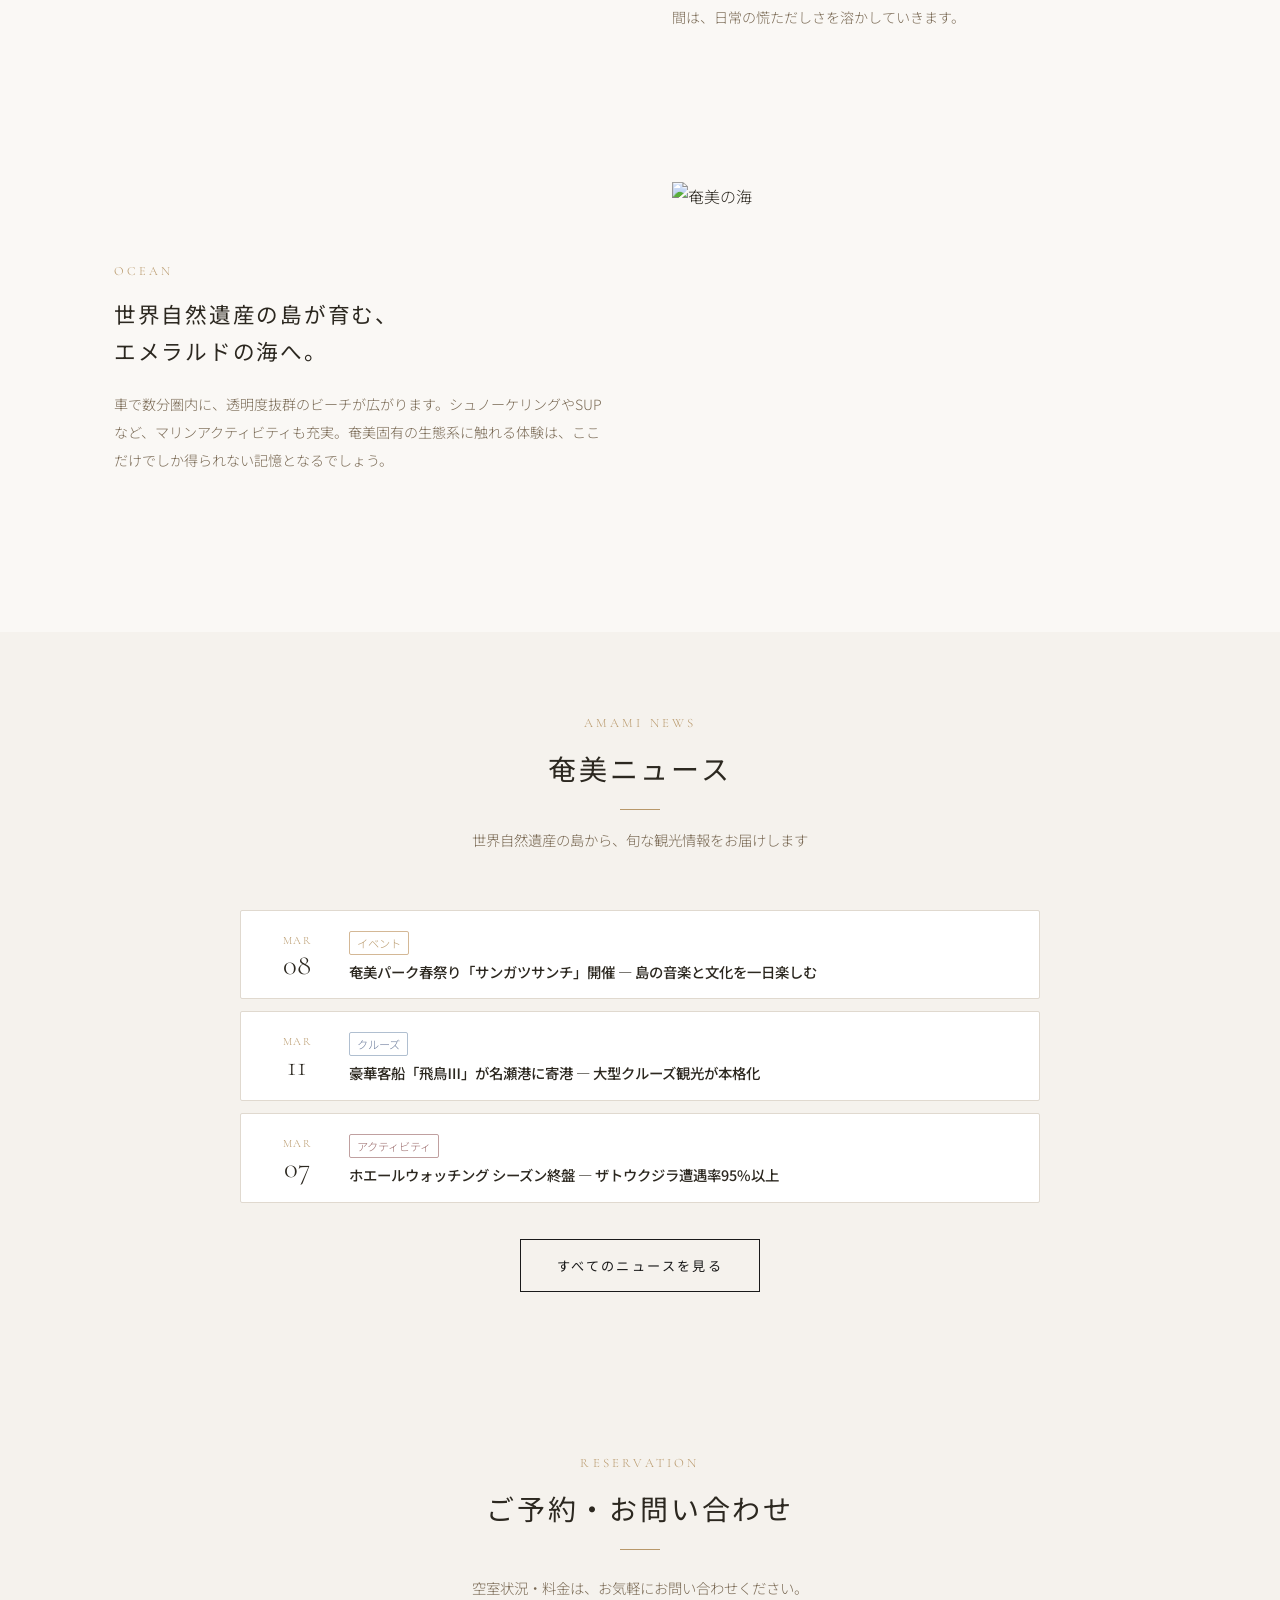
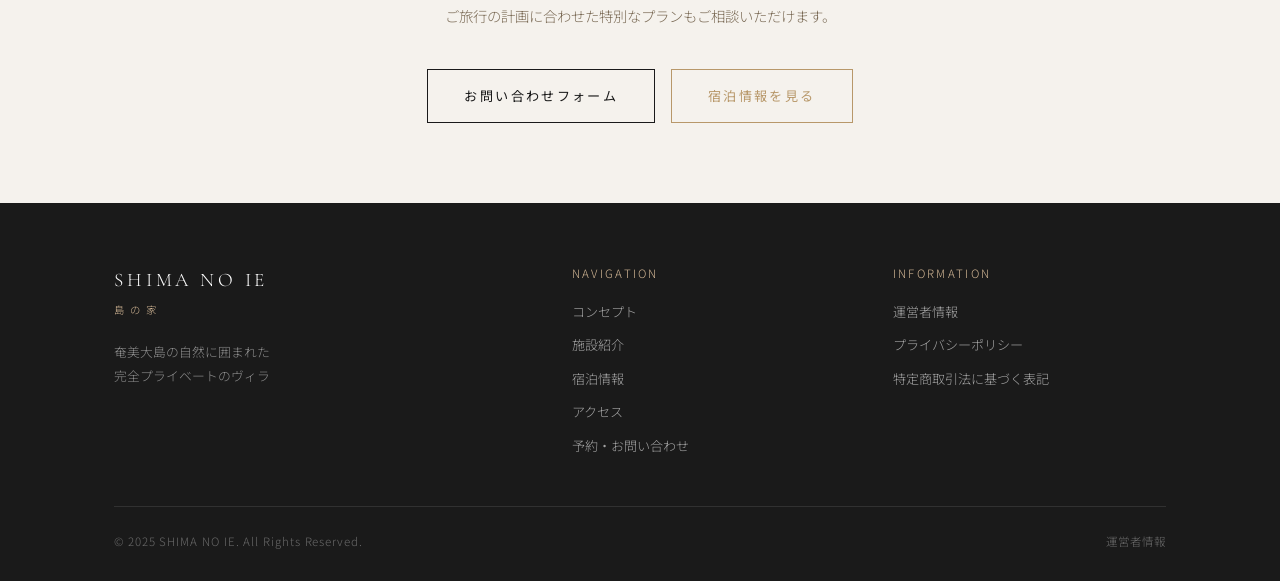
==== commit a0913b0d: "feat: 奄美ニュースページ追加・全ページナビ更新 - news.html 新規作成（週別ニュースアーカイブ） - index.html にニュースプレビューセクション追加 - 全ページのナビゲーシ" ====
--- a/index.html
+++ b/index.html
@@ -20,9 +20,11 @@
       </a>
 
       <nav class="site-nav">
-        <a href="facility.html">施設紹介</a>
+        <a href="concept.html">コンセプト</a>
+    <a href="facility.html">施設紹介</a>
         <a href="stay-info.html">宿泊情報</a>
         <a href="access.html">アクセス</a>
+        <a href="news.html">奄美ニュース</a>
         <a href="about.html">運営者情報</a>
         <a href="contact.html" class="nav-cta">予約・お問い合わせ</a>
       </nav>
@@ -37,9 +39,11 @@
 
   <!-- モバイルナビ -->
   <nav class="mobile-nav" id="mobile-nav">
+    <a href="concept.html">コンセプト</a>
     <a href="facility.html">施設紹介</a>
     <a href="stay-info.html">宿泊情報</a>
     <a href="access.html">アクセス</a>
+    <a href="news.html">奄美ニュース</a>
     <a href="about.html">運営者情報</a>
     <a href="contact.html">予約・お問い合わせ</a>
   </nav>
@@ -182,6 +186,60 @@
   </section>
 
   <!-- ============================================================
+       奄美ニュース（プレビュー）
+       ============================================================ -->
+  <section class="section section--gray">
+    <div class="container">
+      <div class="section-header fade-in">
+        <span class="section-label">Amami News</span>
+        <h2 class="section-title">奄美ニュース</h2>
+        <p class="section-subtitle">世界自然遺産の島から、旬な観光情報をお届けします</p>
+      </div>
+
+      <div class="fade-in" style="display:flex;flex-direction:column;gap:12px;max-width:800px;margin:0 auto;">
+
+        <a href="news.html" style="display:grid;grid-template-columns:72px 1fr;gap:16px;padding:16px 20px;background:var(--color-white);border:1px solid var(--color-border);border-radius:2px;text-decoration:none;transition:box-shadow 0.3s ease;" onmouseover="this.style.boxShadow='0 4px 20px rgba(0,0,0,0.08)'" onmouseout="this.style.boxShadow='none'">
+          <div style="text-align:center;padding-top:4px;">
+            <span style="display:block;font-family:'Cormorant Garamond',serif;font-size:0.7rem;letter-spacing:0.1em;color:var(--color-gold);">MAR</span>
+            <span style="display:block;font-family:'Cormorant Garamond',serif;font-size:1.8rem;font-weight:300;line-height:1;color:var(--color-text);">08</span>
+          </div>
+          <div>
+            <span style="display:inline-block;font-size:0.7rem;padding:1px 7px;border:1px solid var(--color-gold-light);color:var(--color-gold);border-radius:2px;margin-bottom:6px;">イベント</span>
+            <p style="font-size:0.9rem;font-weight:500;line-height:1.5;color:var(--color-text);">奄美パーク春祭り「サンガツサンチ」開催 — 島の音楽と文化を一日楽しむ</p>
+          </div>
+        </a>
+
+        <a href="news.html" style="display:grid;grid-template-columns:72px 1fr;gap:16px;padding:16px 20px;background:var(--color-white);border:1px solid var(--color-border);border-radius:2px;text-decoration:none;transition:box-shadow 0.3s ease;" onmouseover="this.style.boxShadow='0 4px 20px rgba(0,0,0,0.08)'" onmouseout="this.style.boxShadow='none'">
+          <div style="text-align:center;padding-top:4px;">
+            <span style="display:block;font-family:'Cormorant Garamond',serif;font-size:0.7rem;letter-spacing:0.1em;color:var(--color-gold);">MAR</span>
+            <span style="display:block;font-family:'Cormorant Garamond',serif;font-size:1.8rem;font-weight:300;line-height:1;color:var(--color-text);">11</span>
+          </div>
+          <div>
+            <span style="display:inline-block;font-size:0.7rem;padding:1px 7px;border:1px solid #b0bfd0;color:#6a7a9a;border-radius:2px;margin-bottom:6px;">クルーズ</span>
+            <p style="font-size:0.9rem;font-weight:500;line-height:1.5;color:var(--color-text);">豪華客船「飛鳥Ⅲ」が名瀬港に寄港 — 大型クルーズ観光が本格化</p>
+          </div>
+        </a>
+
+        <a href="news.html" style="display:grid;grid-template-columns:72px 1fr;gap:16px;padding:16px 20px;background:var(--color-white);border:1px solid var(--color-border);border-radius:2px;text-decoration:none;transition:box-shadow 0.3s ease;" onmouseover="this.style.boxShadow='0 4px 20px rgba(0,0,0,0.08)'" onmouseout="this.style.boxShadow='none'">
+          <div style="text-align:center;padding-top:4px;">
+            <span style="display:block;font-family:'Cormorant Garamond',serif;font-size:0.7rem;letter-spacing:0.1em;color:var(--color-gold);">MAR</span>
+            <span style="display:block;font-family:'Cormorant Garamond',serif;font-size:1.8rem;font-weight:300;line-height:1;color:var(--color-text);">07</span>
+          </div>
+          <div>
+            <span style="display:inline-block;font-size:0.7rem;padding:1px 7px;border:1px solid #c0a0a0;color:#9a6a6a;border-radius:2px;margin-bottom:6px;">アクティビティ</span>
+            <p style="font-size:0.9rem;font-weight:500;line-height:1.5;color:var(--color-text);">ホエールウォッチング シーズン終盤 — ザトウクジラ遭遇率95%以上</p>
+          </div>
+        </a>
+
+      </div>
+
+      <div style="text-align:center;margin-top:36px;">
+        <a href="news.html" class="btn btn--dark">すべてのニュースを見る</a>
+      </div>
+    </div>
+  </section>
+
+  <!-- ============================================================
        CTA バナー
        ============================================================ -->
   <section class="section section--gray">
@@ -220,7 +278,8 @@
         <div class="footer-nav">
           <p class="footer-nav__title">Navigation</p>
           <div class="footer-nav__links">
-            <a href="facility.html">施設紹介</a>
+            <a href="concept.html">コンセプト</a>
+    <a href="facility.html">施設紹介</a>
             <a href="stay-info.html">宿泊情報</a>
             <a href="access.html">アクセス</a>
             <a href="contact.html">予約・お問い合わせ</a>
--- a/styles.css
+++ b/styles.css
@@ -1230,3 +1230,41 @@
     grid-template-columns: 1fr;
   }
 }
+
+/* ============================================
+   奄美大島の自然セクション
+   ============================================ */
+.nature-images {
+  display: flex;
+  gap: 40px;
+  justify-content: center;
+  flex-wrap: wrap;
+  margin-top: 40px;
+}
+
+.nature-item {
+  flex: 1;
+  min-width: 250px;
+  text-align: center;
+}
+
+.nature-item img {
+  width: 100%;
+  height: auto;
+  border-radius: var(--radius);
+  box-shadow: var(--shadow);
+  margin-bottom: 16px;
+}
+
+.nature-item__caption {
+  font-size: 0.9rem;
+  line-height: 1.6;
+  color: var(--color-text);
+}
+
+@media (max-width: 768px) {
+  .nature-images {
+    flex-direction: column;
+    align-items: center;
+  }
+}
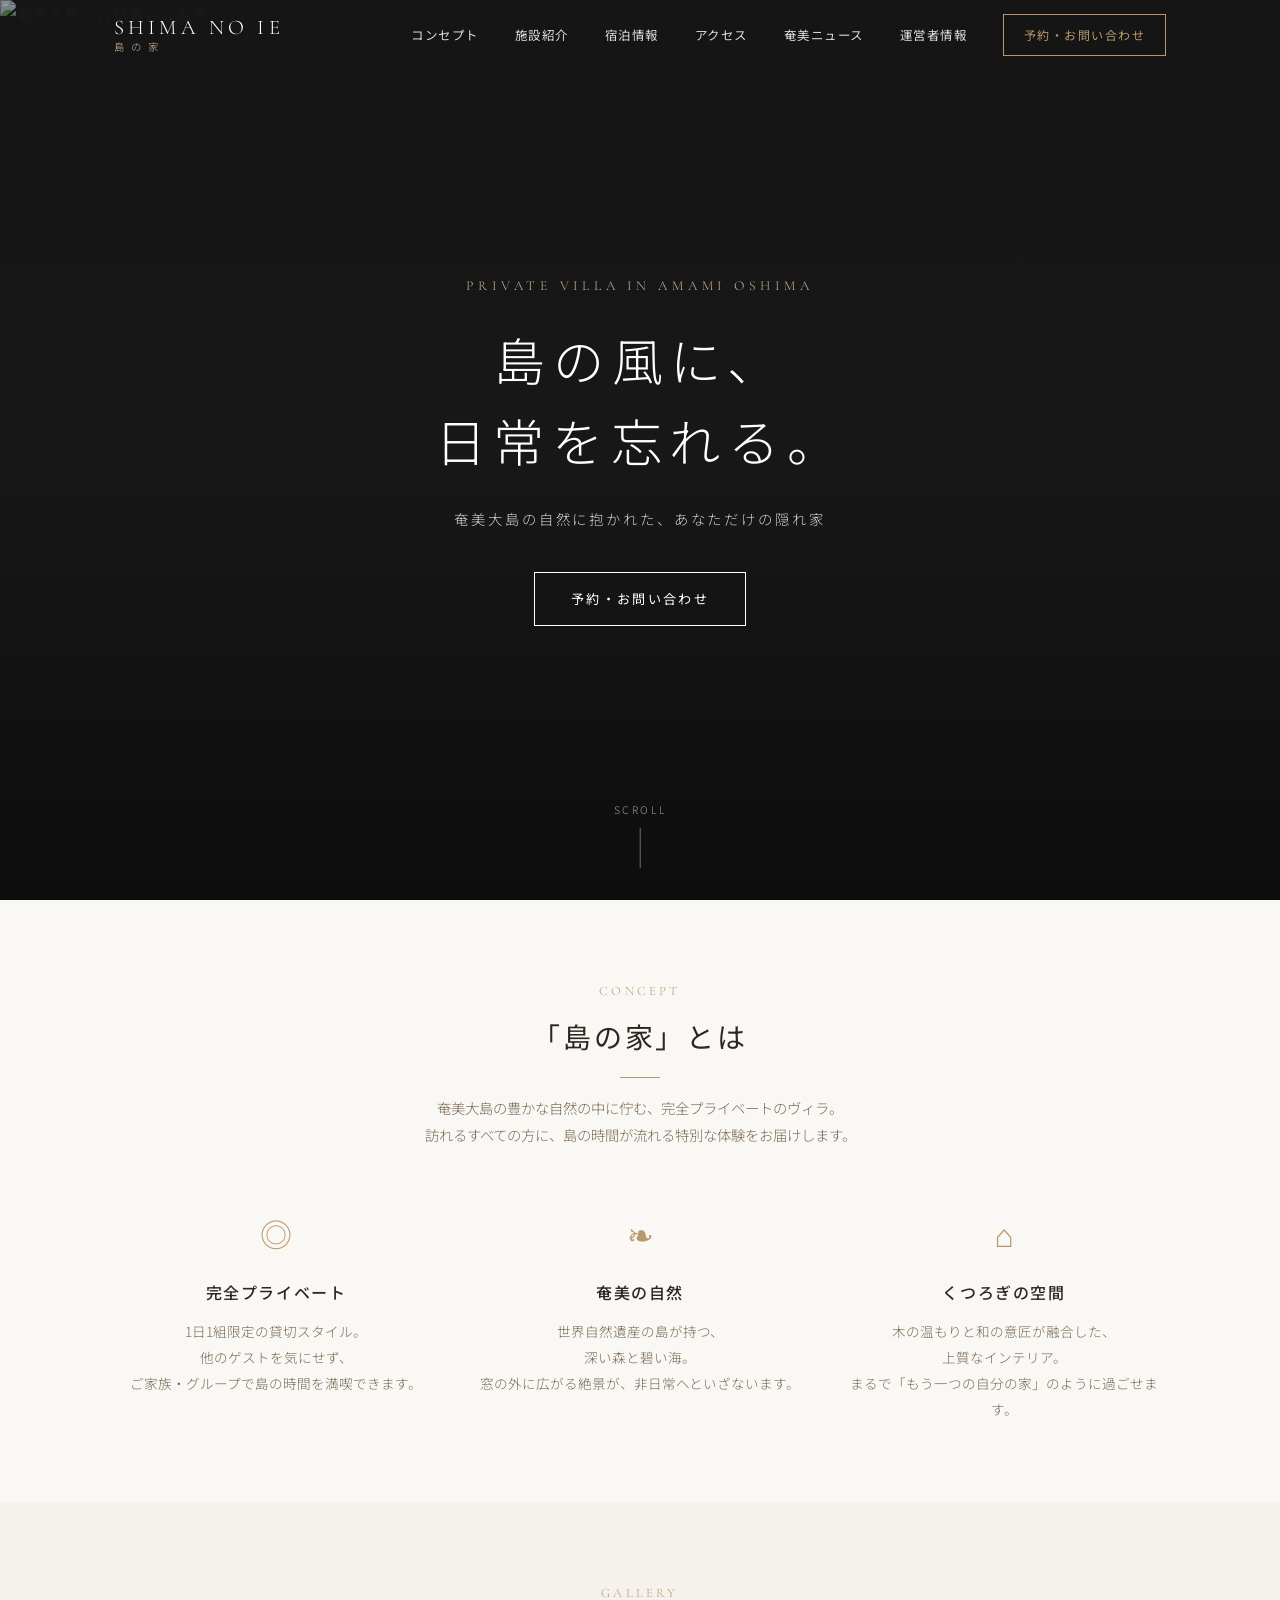
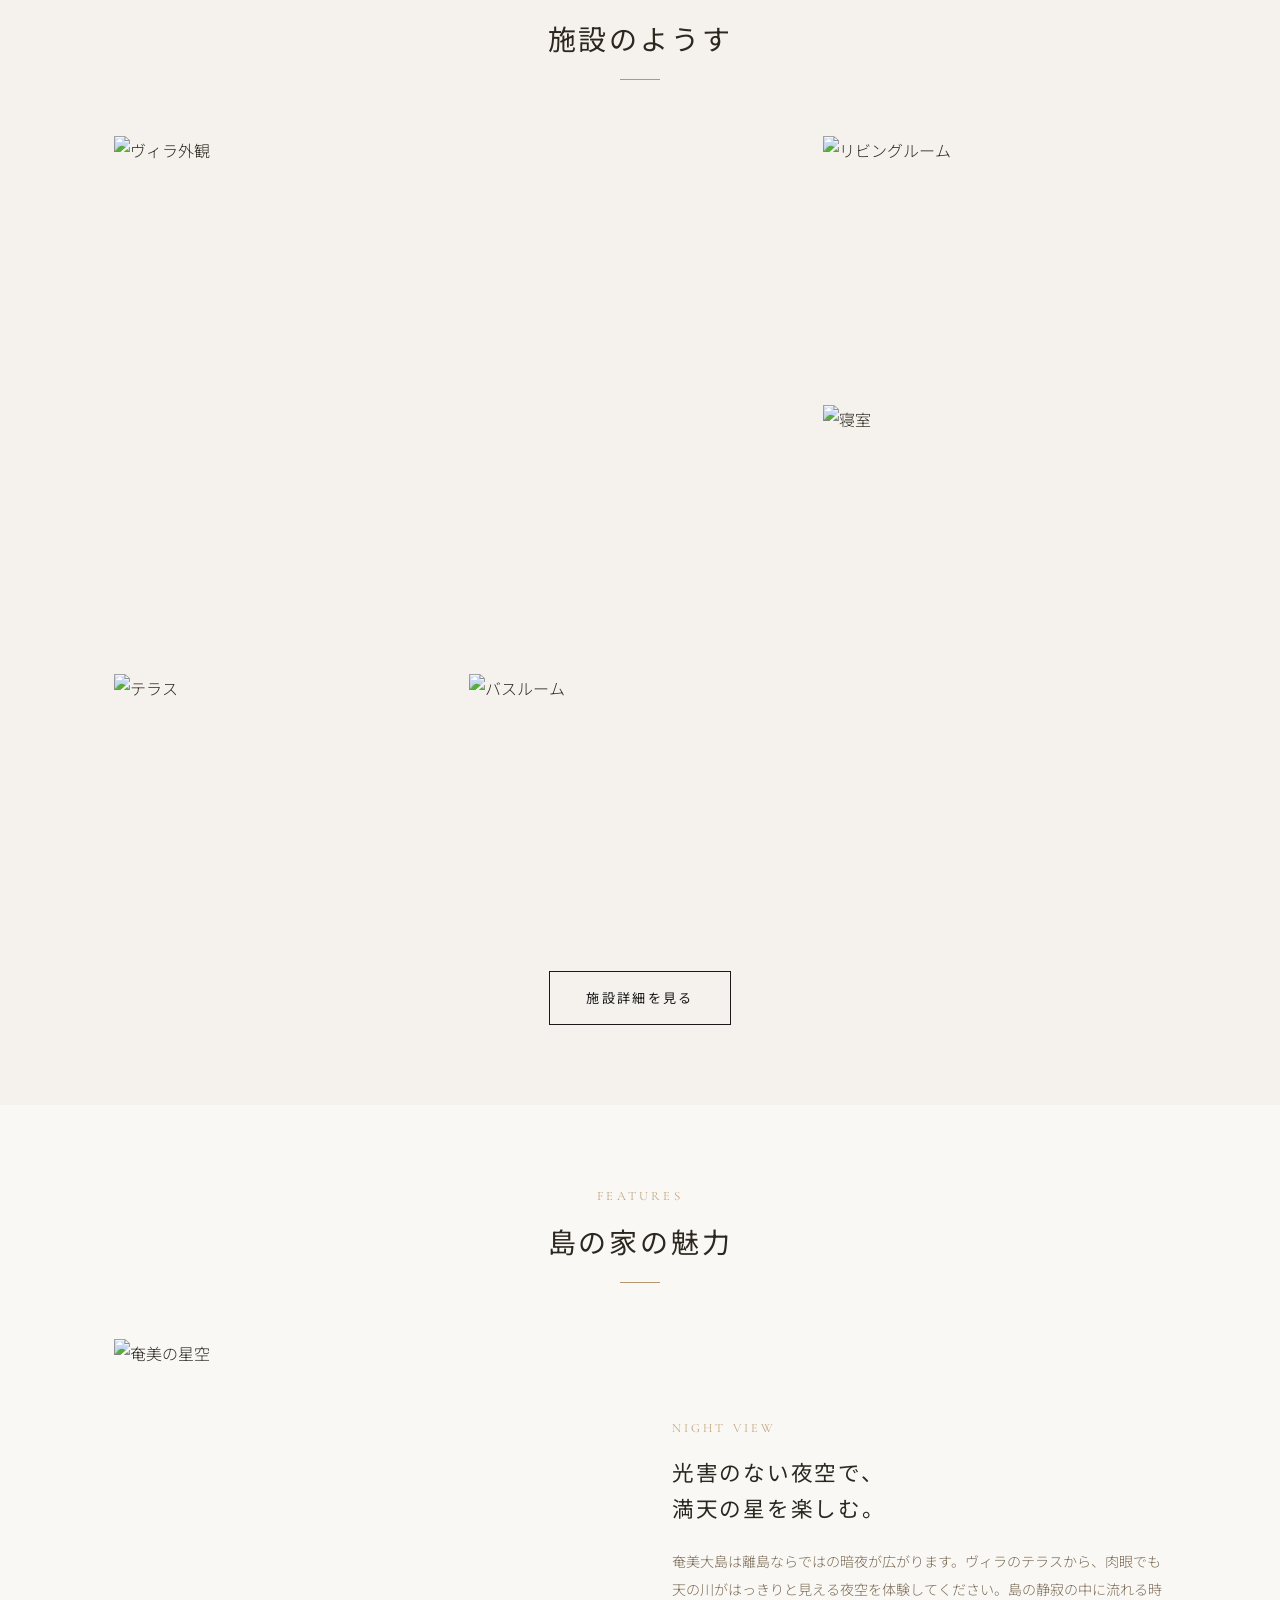
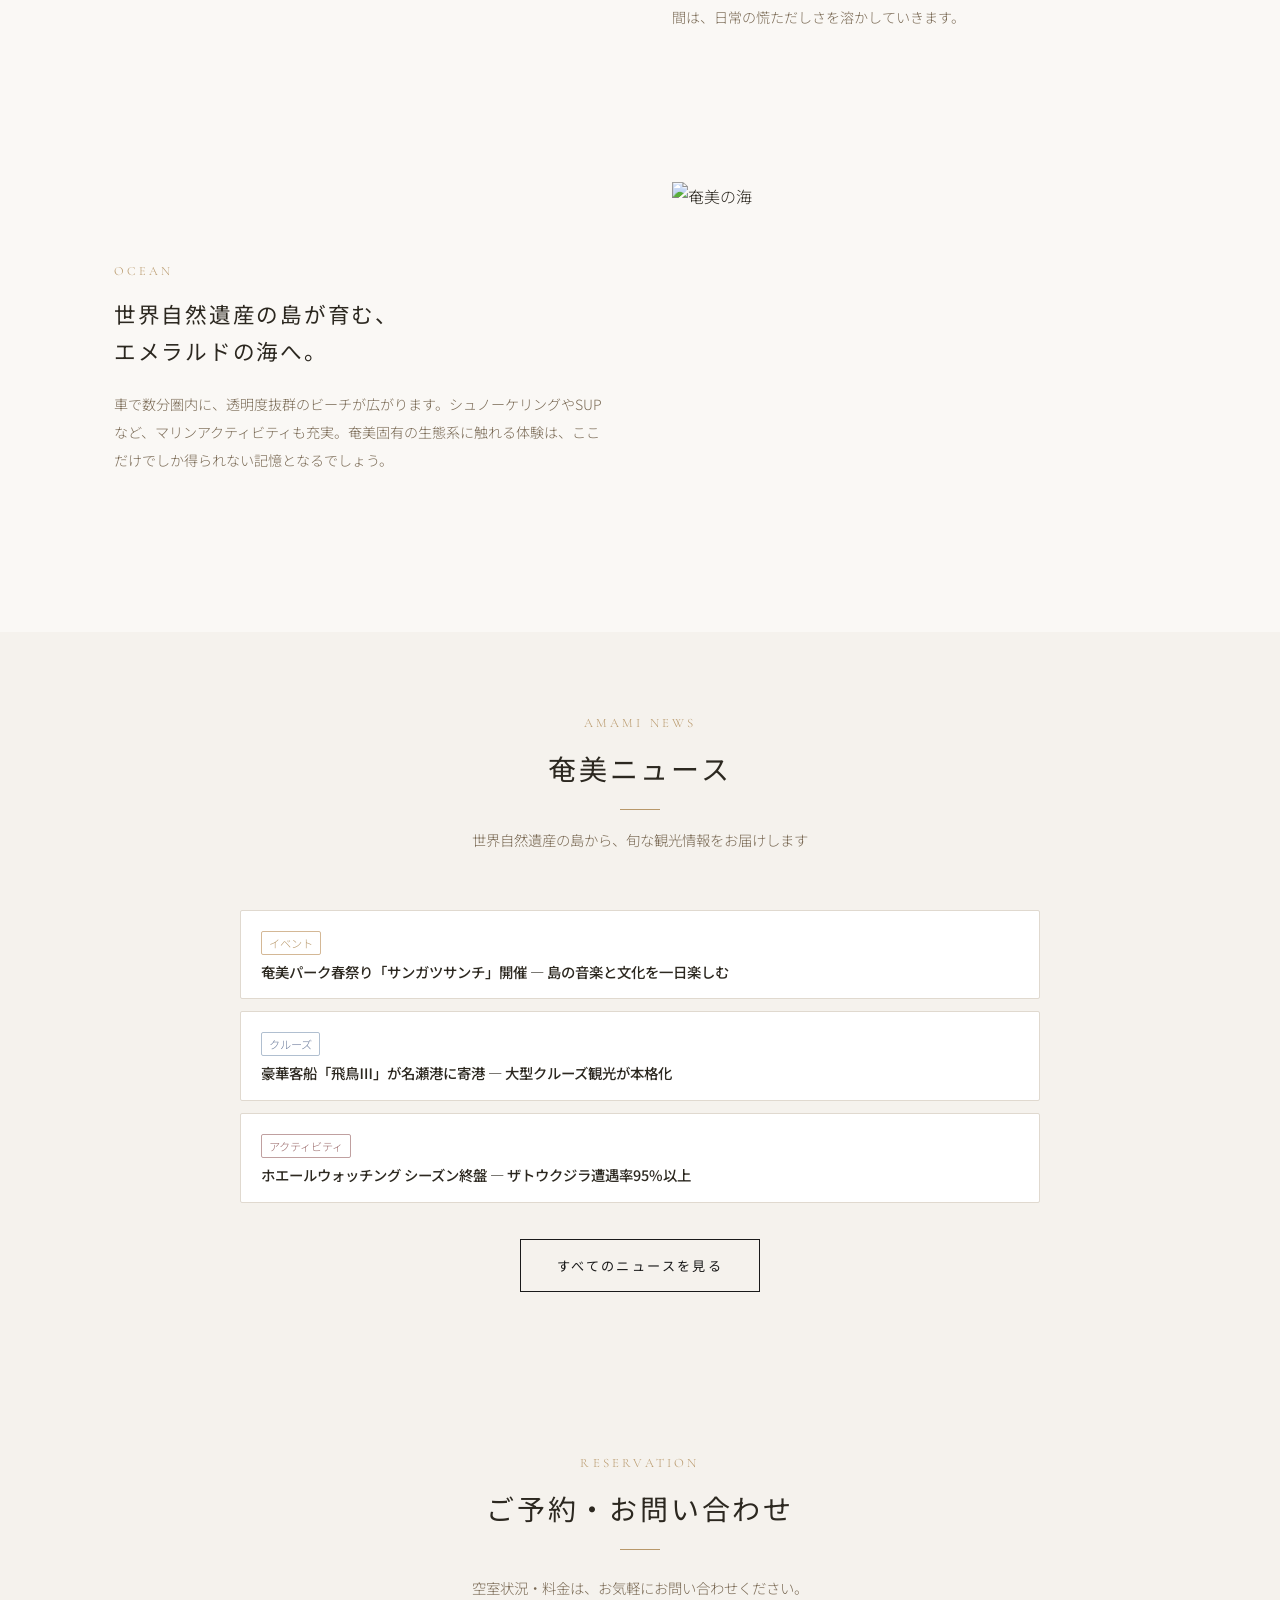
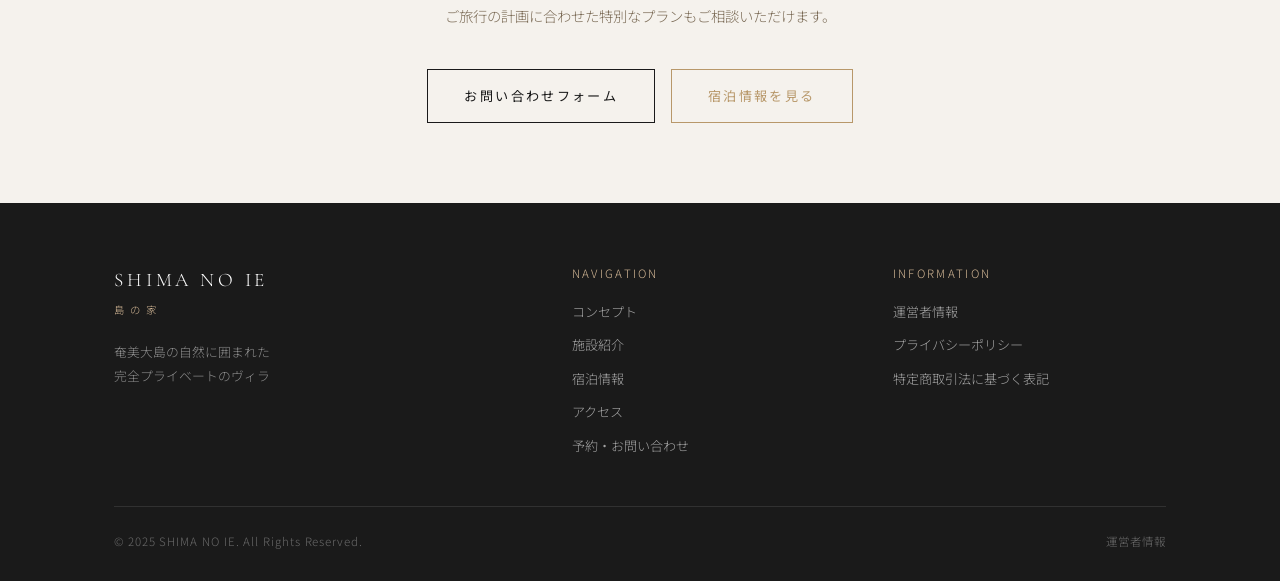
==== commit ef86880c: "fix: ニュースカードのリンク修正・日付表示を削除 - サンガツサンチ → 鹿児島県イベント情報、飛鳥Ⅲ → あまみのイベント情報にリンク修正 - ニュースカードおよびトップページプレビューから日付" ====
--- a/index.html
+++ b/index.html
@@ -198,37 +198,19 @@
 
       <div class="fade-in" style="display:flex;flex-direction:column;gap:12px;max-width:800px;margin:0 auto;">
 
-        <a href="news.html" style="display:grid;grid-template-columns:72px 1fr;gap:16px;padding:16px 20px;background:var(--color-white);border:1px solid var(--color-border);border-radius:2px;text-decoration:none;transition:box-shadow 0.3s ease;" onmouseover="this.style.boxShadow='0 4px 20px rgba(0,0,0,0.08)'" onmouseout="this.style.boxShadow='none'">
-          <div style="text-align:center;padding-top:4px;">
-            <span style="display:block;font-family:'Cormorant Garamond',serif;font-size:0.7rem;letter-spacing:0.1em;color:var(--color-gold);">MAR</span>
-            <span style="display:block;font-family:'Cormorant Garamond',serif;font-size:1.8rem;font-weight:300;line-height:1;color:var(--color-text);">08</span>
-          </div>
-          <div>
-            <span style="display:inline-block;font-size:0.7rem;padding:1px 7px;border:1px solid var(--color-gold-light);color:var(--color-gold);border-radius:2px;margin-bottom:6px;">イベント</span>
-            <p style="font-size:0.9rem;font-weight:500;line-height:1.5;color:var(--color-text);">奄美パーク春祭り「サンガツサンチ」開催 — 島の音楽と文化を一日楽しむ</p>
-          </div>
+        <a href="news.html" style="display:block;padding:16px 20px;background:var(--color-white);border:1px solid var(--color-border);border-radius:2px;text-decoration:none;transition:box-shadow 0.3s ease;" onmouseover="this.style.boxShadow='0 4px 20px rgba(0,0,0,0.08)'" onmouseout="this.style.boxShadow='none'">
+          <span style="display:inline-block;font-size:0.7rem;padding:1px 7px;border:1px solid var(--color-gold-light);color:var(--color-gold);border-radius:2px;margin-bottom:6px;">イベント</span>
+          <p style="font-size:0.9rem;font-weight:500;line-height:1.5;color:var(--color-text);">奄美パーク春祭り「サンガツサンチ」開催 — 島の音楽と文化を一日楽しむ</p>
         </a>
 
-        <a href="news.html" style="display:grid;grid-template-columns:72px 1fr;gap:16px;padding:16px 20px;background:var(--color-white);border:1px solid var(--color-border);border-radius:2px;text-decoration:none;transition:box-shadow 0.3s ease;" onmouseover="this.style.boxShadow='0 4px 20px rgba(0,0,0,0.08)'" onmouseout="this.style.boxShadow='none'">
-          <div style="text-align:center;padding-top:4px;">
-            <span style="display:block;font-family:'Cormorant Garamond',serif;font-size:0.7rem;letter-spacing:0.1em;color:var(--color-gold);">MAR</span>
-            <span style="display:block;font-family:'Cormorant Garamond',serif;font-size:1.8rem;font-weight:300;line-height:1;color:var(--color-text);">11</span>
-          </div>
-          <div>
-            <span style="display:inline-block;font-size:0.7rem;padding:1px 7px;border:1px solid #b0bfd0;color:#6a7a9a;border-radius:2px;margin-bottom:6px;">クルーズ</span>
-            <p style="font-size:0.9rem;font-weight:500;line-height:1.5;color:var(--color-text);">豪華客船「飛鳥Ⅲ」が名瀬港に寄港 — 大型クルーズ観光が本格化</p>
-          </div>
+        <a href="news.html" style="display:block;padding:16px 20px;background:var(--color-white);border:1px solid var(--color-border);border-radius:2px;text-decoration:none;transition:box-shadow 0.3s ease;" onmouseover="this.style.boxShadow='0 4px 20px rgba(0,0,0,0.08)'" onmouseout="this.style.boxShadow='none'">
+          <span style="display:inline-block;font-size:0.7rem;padding:1px 7px;border:1px solid #b0bfd0;color:#6a7a9a;border-radius:2px;margin-bottom:6px;">クルーズ</span>
+          <p style="font-size:0.9rem;font-weight:500;line-height:1.5;color:var(--color-text);">豪華客船「飛鳥Ⅲ」が名瀬港に寄港 — 大型クルーズ観光が本格化</p>
         </a>
 
-        <a href="news.html" style="display:grid;grid-template-columns:72px 1fr;gap:16px;padding:16px 20px;background:var(--color-white);border:1px solid var(--color-border);border-radius:2px;text-decoration:none;transition:box-shadow 0.3s ease;" onmouseover="this.style.boxShadow='0 4px 20px rgba(0,0,0,0.08)'" onmouseout="this.style.boxShadow='none'">
-          <div style="text-align:center;padding-top:4px;">
-            <span style="display:block;font-family:'Cormorant Garamond',serif;font-size:0.7rem;letter-spacing:0.1em;color:var(--color-gold);">MAR</span>
-            <span style="display:block;font-family:'Cormorant Garamond',serif;font-size:1.8rem;font-weight:300;line-height:1;color:var(--color-text);">07</span>
-          </div>
-          <div>
-            <span style="display:inline-block;font-size:0.7rem;padding:1px 7px;border:1px solid #c0a0a0;color:#9a6a6a;border-radius:2px;margin-bottom:6px;">アクティビティ</span>
-            <p style="font-size:0.9rem;font-weight:500;line-height:1.5;color:var(--color-text);">ホエールウォッチング シーズン終盤 — ザトウクジラ遭遇率95%以上</p>
-          </div>
+        <a href="news.html" style="display:block;padding:16px 20px;background:var(--color-white);border:1px solid var(--color-border);border-radius:2px;text-decoration:none;transition:box-shadow 0.3s ease;" onmouseover="this.style.boxShadow='0 4px 20px rgba(0,0,0,0.08)'" onmouseout="this.style.boxShadow='none'">
+          <span style="display:inline-block;font-size:0.7rem;padding:1px 7px;border:1px solid #c0a0a0;color:#9a6a6a;border-radius:2px;margin-bottom:6px;">アクティビティ</span>
+          <p style="font-size:0.9rem;font-weight:500;line-height:1.5;color:var(--color-text);">ホエールウォッチング シーズン終盤 — ザトウクジラ遭遇率95%以上</p>
         </a>
 
       </div>
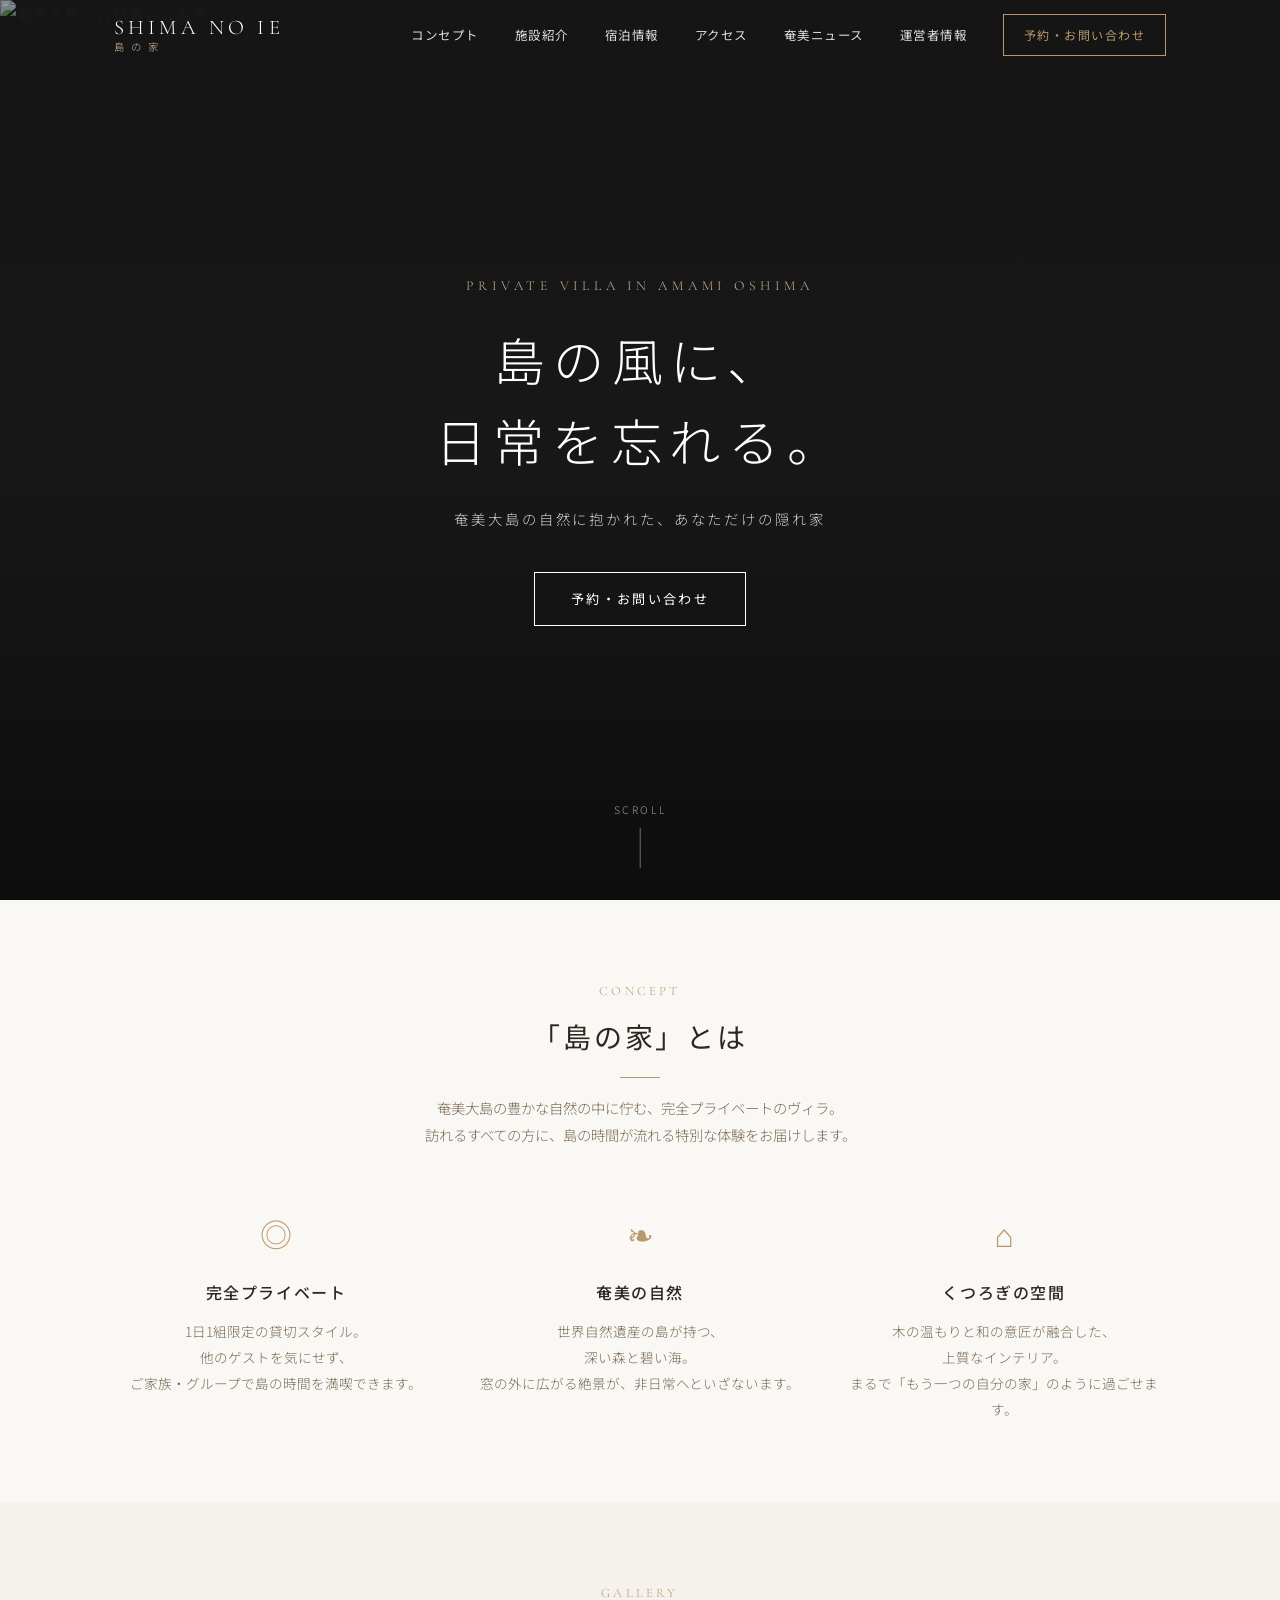
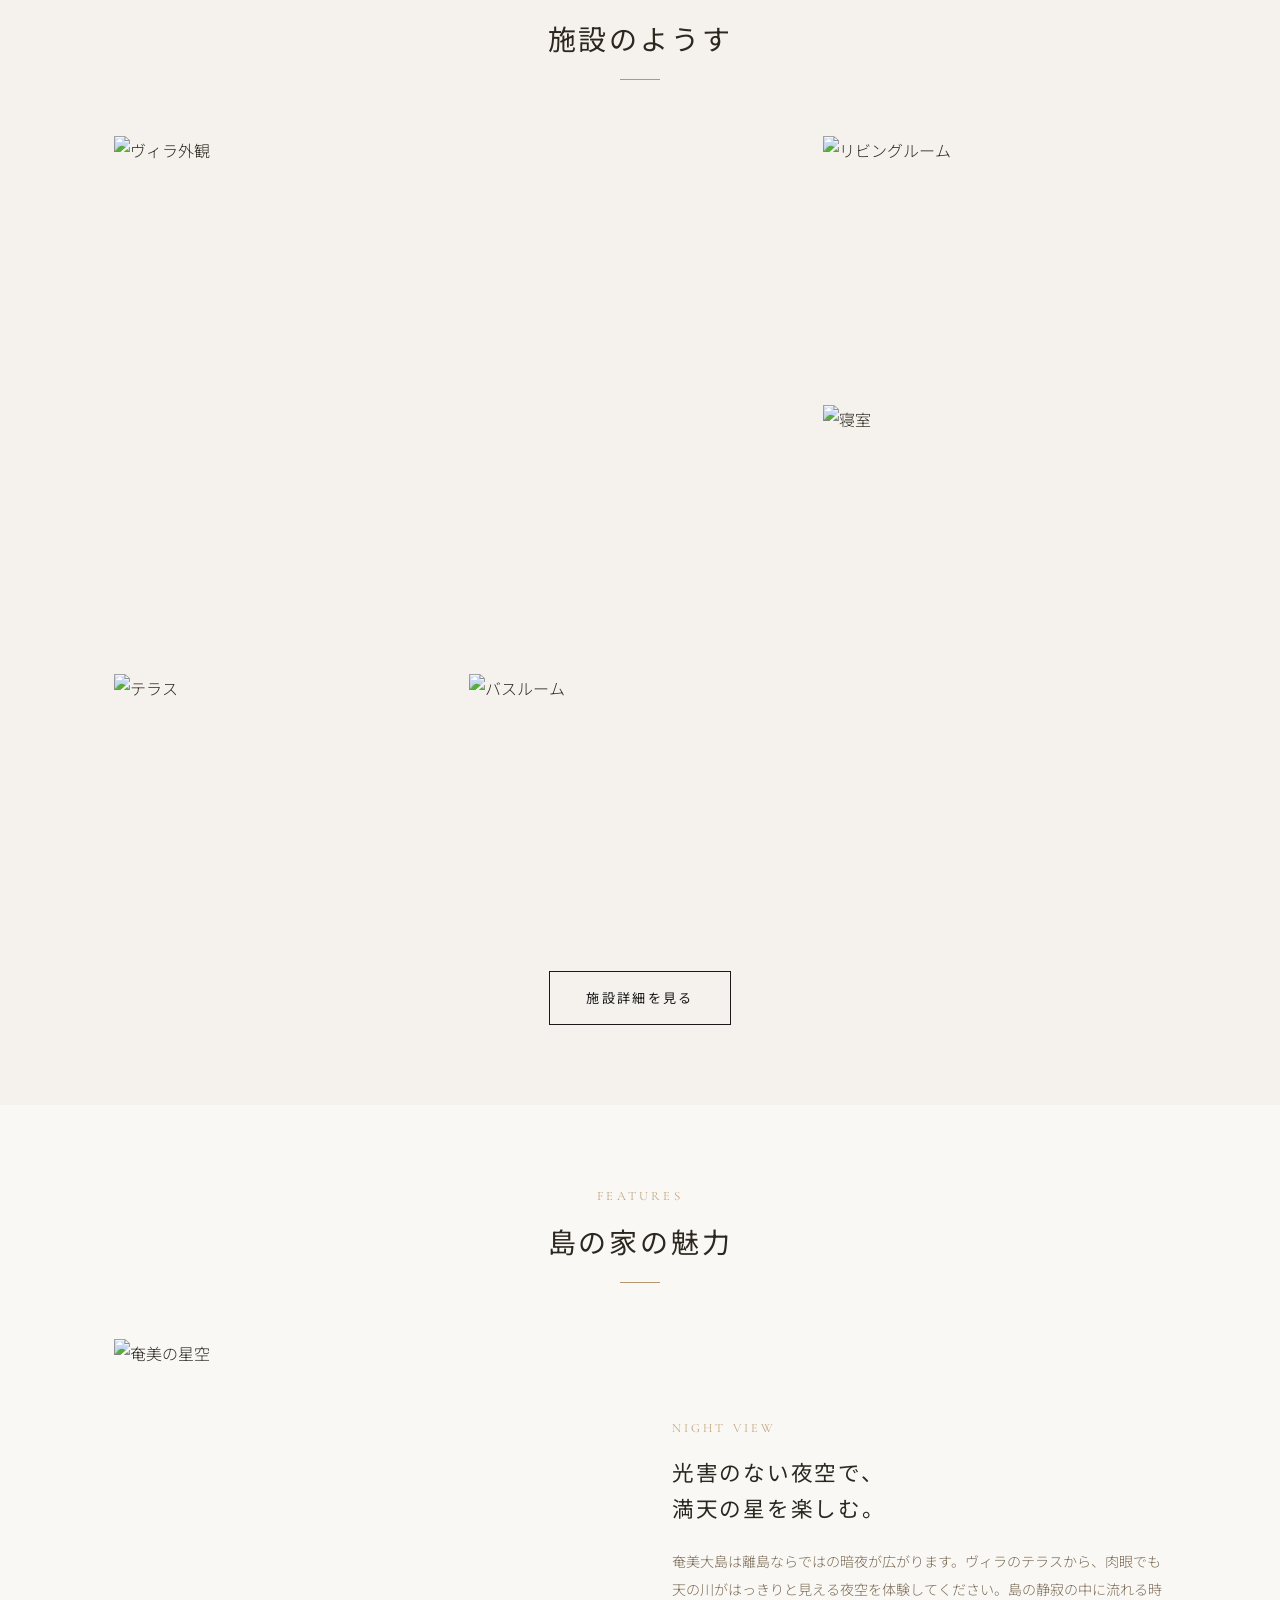
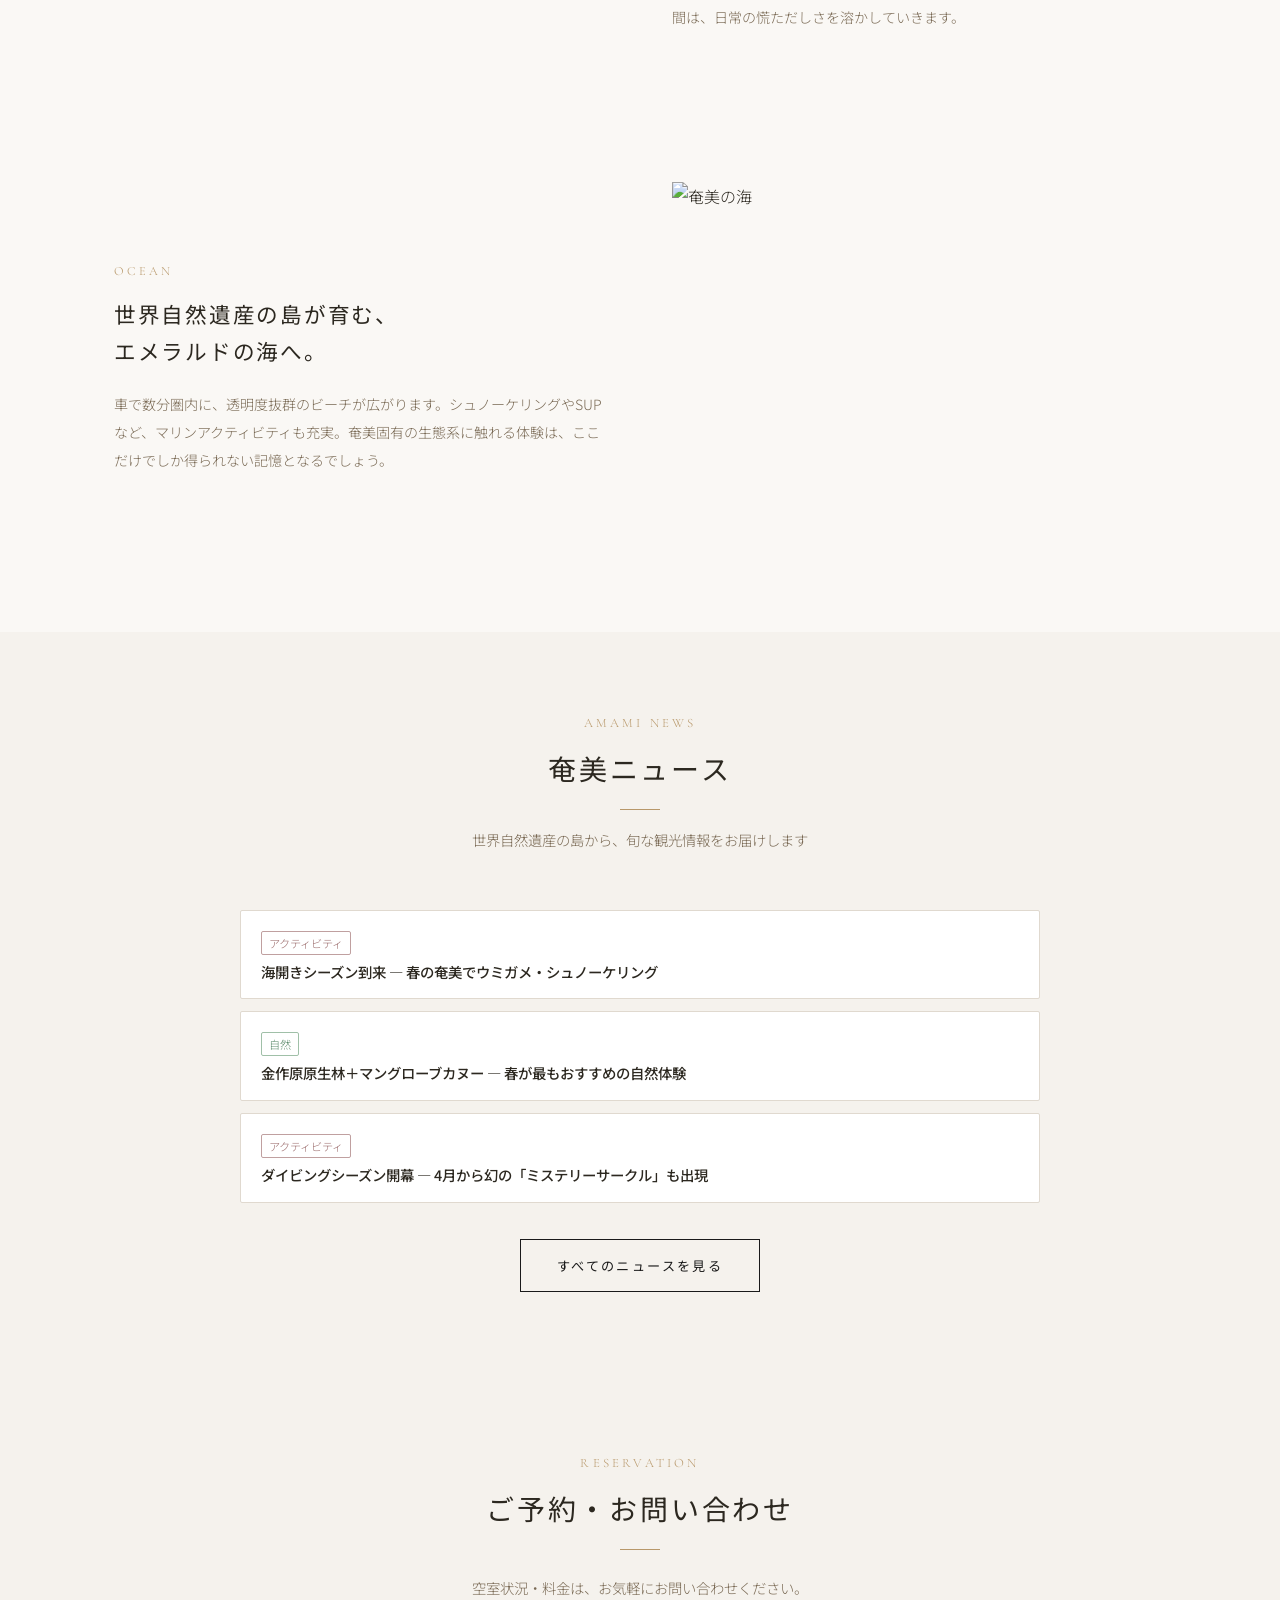
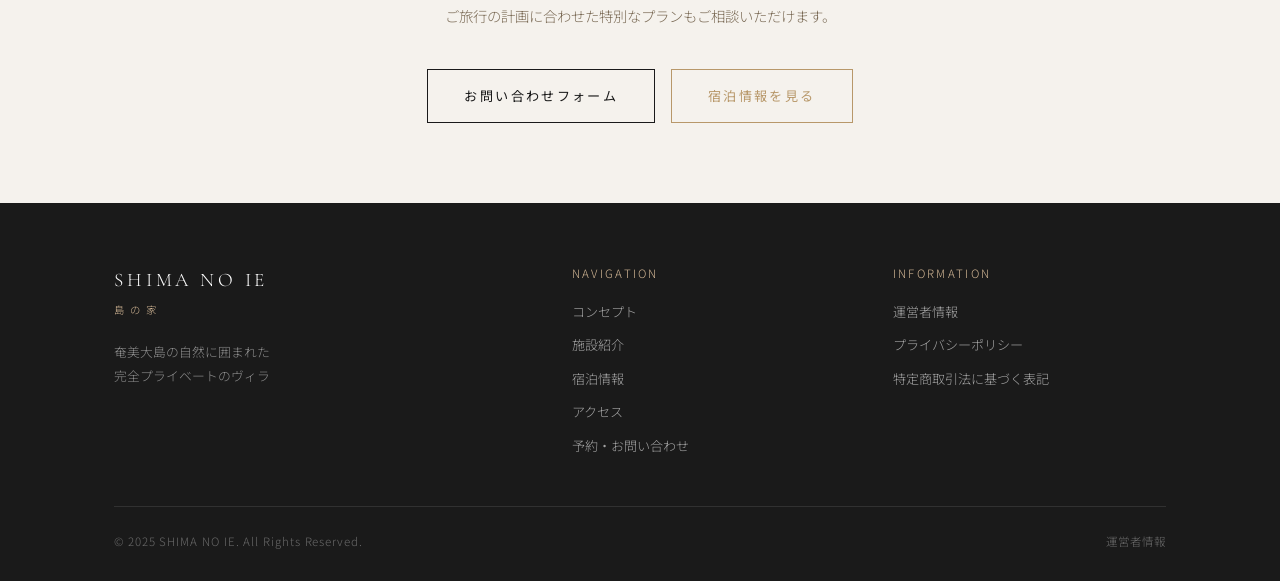
==== commit 1ff618f7: "feat: 奄美ニュース更新 2026年3月第2週 Co-Authored-By: Claude Sonnet 4.6 <noreply@anthropic.com>" ====
--- a/index.html
+++ b/index.html
@@ -199,18 +199,18 @@
       <div class="fade-in" style="display:flex;flex-direction:column;gap:12px;max-width:800px;margin:0 auto;">
 
         <a href="news.html" style="display:block;padding:16px 20px;background:var(--color-white);border:1px solid var(--color-border);border-radius:2px;text-decoration:none;transition:box-shadow 0.3s ease;" onmouseover="this.style.boxShadow='0 4px 20px rgba(0,0,0,0.08)'" onmouseout="this.style.boxShadow='none'">
-          <span style="display:inline-block;font-size:0.7rem;padding:1px 7px;border:1px solid var(--color-gold-light);color:var(--color-gold);border-radius:2px;margin-bottom:6px;">イベント</span>
-          <p style="font-size:0.9rem;font-weight:500;line-height:1.5;color:var(--color-text);">奄美パーク春祭り「サンガツサンチ」開催 — 島の音楽と文化を一日楽しむ</p>
+          <span style="display:inline-block;font-size:0.7rem;padding:1px 7px;border:1px solid #c0a0a0;color:#9a6a6a;border-radius:2px;margin-bottom:6px;">アクティビティ</span>
+          <p style="font-size:0.9rem;font-weight:500;line-height:1.5;color:var(--color-text);">海開きシーズン到来 — 春の奄美でウミガメ・シュノーケリング</p>
         </a>
 
         <a href="news.html" style="display:block;padding:16px 20px;background:var(--color-white);border:1px solid var(--color-border);border-radius:2px;text-decoration:none;transition:box-shadow 0.3s ease;" onmouseover="this.style.boxShadow='0 4px 20px rgba(0,0,0,0.08)'" onmouseout="this.style.boxShadow='none'">
-          <span style="display:inline-block;font-size:0.7rem;padding:1px 7px;border:1px solid #b0bfd0;color:#6a7a9a;border-radius:2px;margin-bottom:6px;">クルーズ</span>
-          <p style="font-size:0.9rem;font-weight:500;line-height:1.5;color:var(--color-text);">豪華客船「飛鳥Ⅲ」が名瀬港に寄港 — 大型クルーズ観光が本格化</p>
+          <span style="display:inline-block;font-size:0.7rem;padding:1px 7px;border:1px solid #a0c0a8;color:#5a8a6a;border-radius:2px;margin-bottom:6px;">自然</span>
+          <p style="font-size:0.9rem;font-weight:500;line-height:1.5;color:var(--color-text);">金作原原生林＋マングローブカヌー — 春が最もおすすめの自然体験</p>
         </a>
 
         <a href="news.html" style="display:block;padding:16px 20px;background:var(--color-white);border:1px solid var(--color-border);border-radius:2px;text-decoration:none;transition:box-shadow 0.3s ease;" onmouseover="this.style.boxShadow='0 4px 20px rgba(0,0,0,0.08)'" onmouseout="this.style.boxShadow='none'">
           <span style="display:inline-block;font-size:0.7rem;padding:1px 7px;border:1px solid #c0a0a0;color:#9a6a6a;border-radius:2px;margin-bottom:6px;">アクティビティ</span>
-          <p style="font-size:0.9rem;font-weight:500;line-height:1.5;color:var(--color-text);">ホエールウォッチング シーズン終盤 — ザトウクジラ遭遇率95%以上</p>
+          <p style="font-size:0.9rem;font-weight:500;line-height:1.5;color:var(--color-text);">ダイビングシーズン開幕 — 4月から幻の「ミステリーサークル」も出現</p>
         </a>
 
       </div>
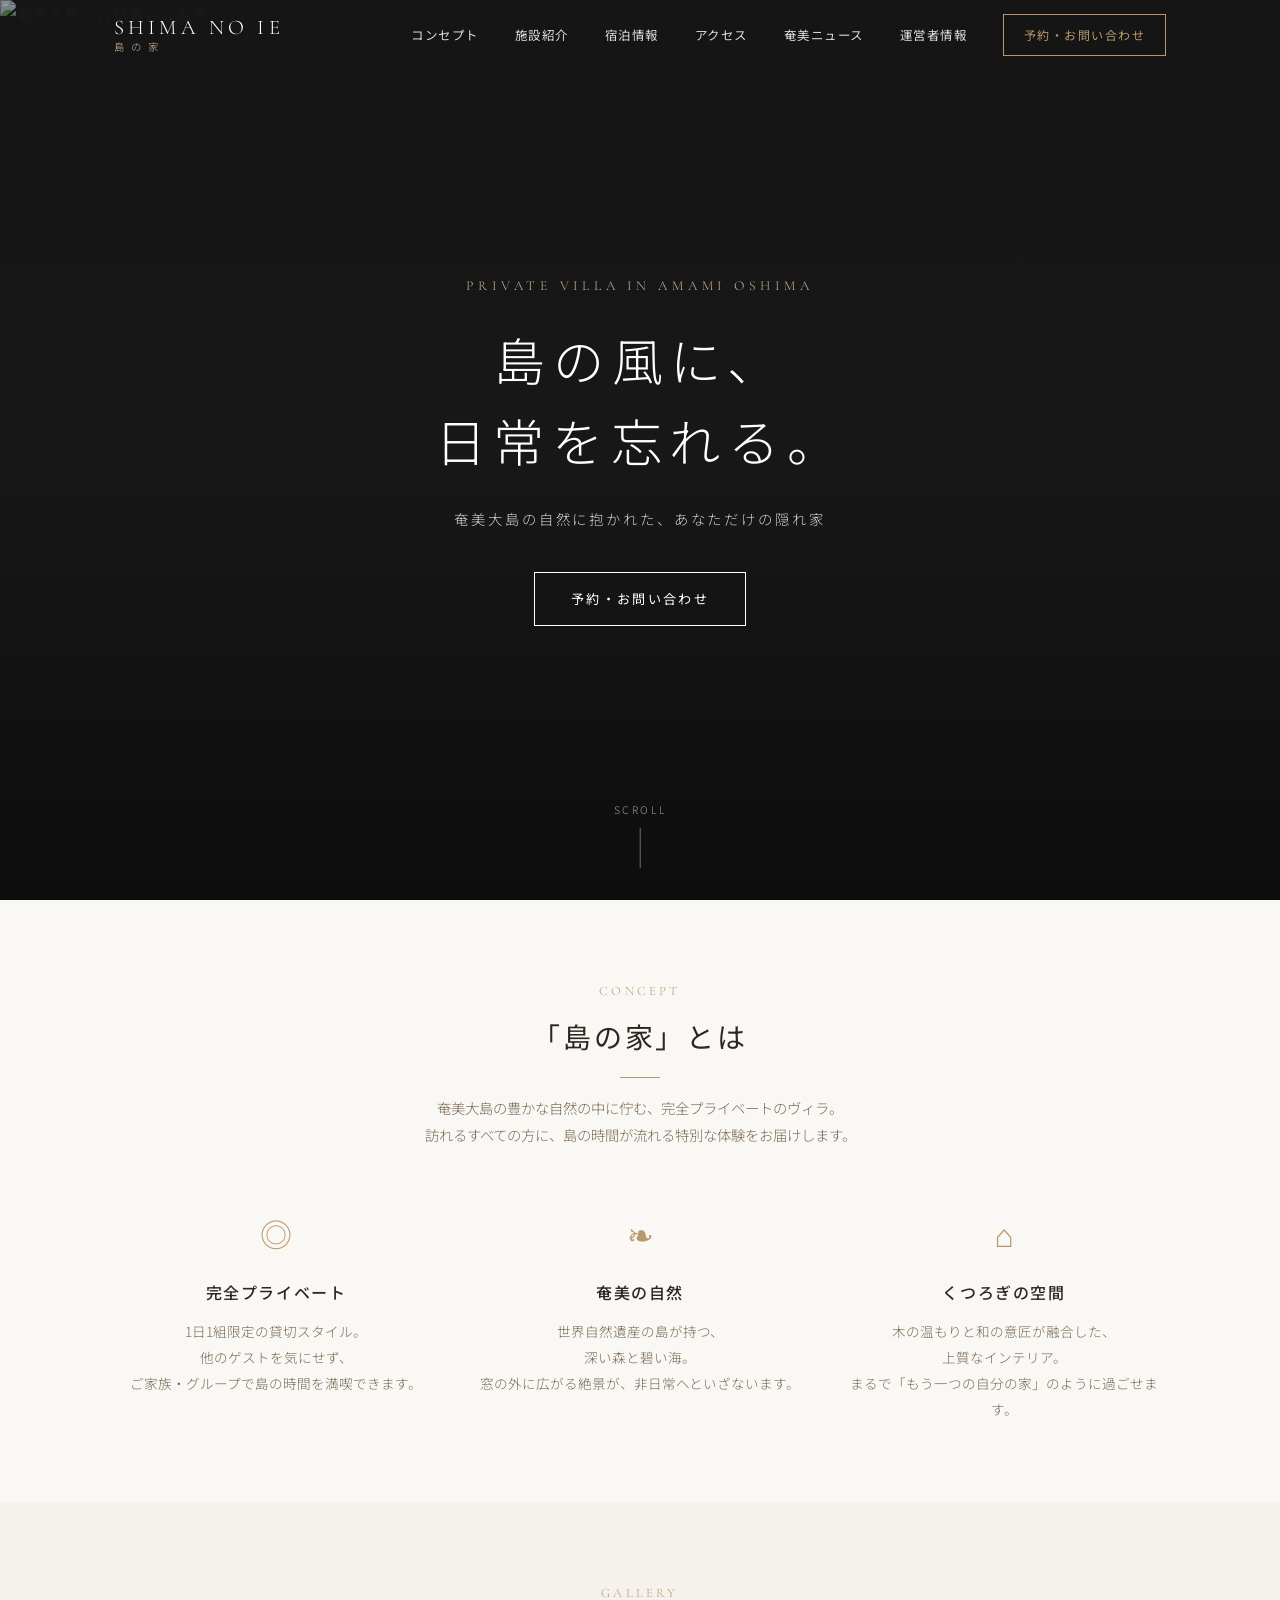
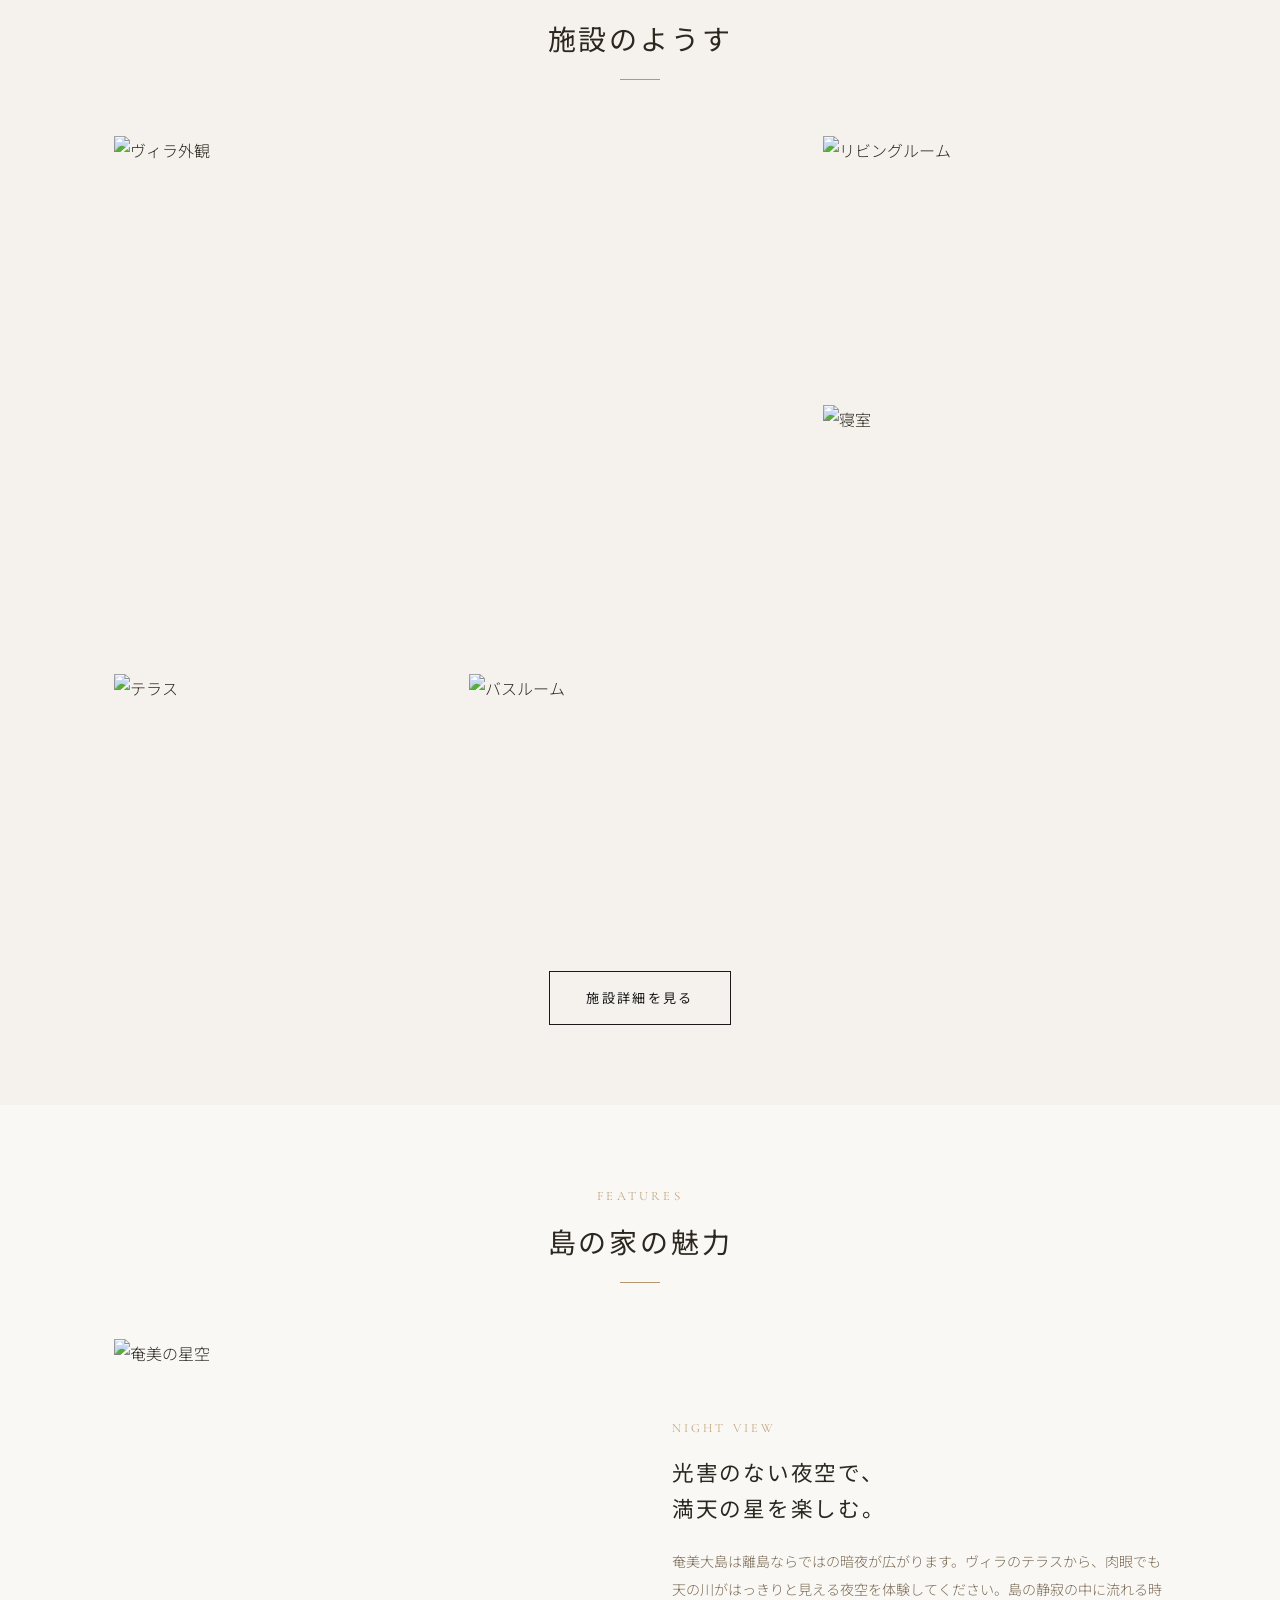
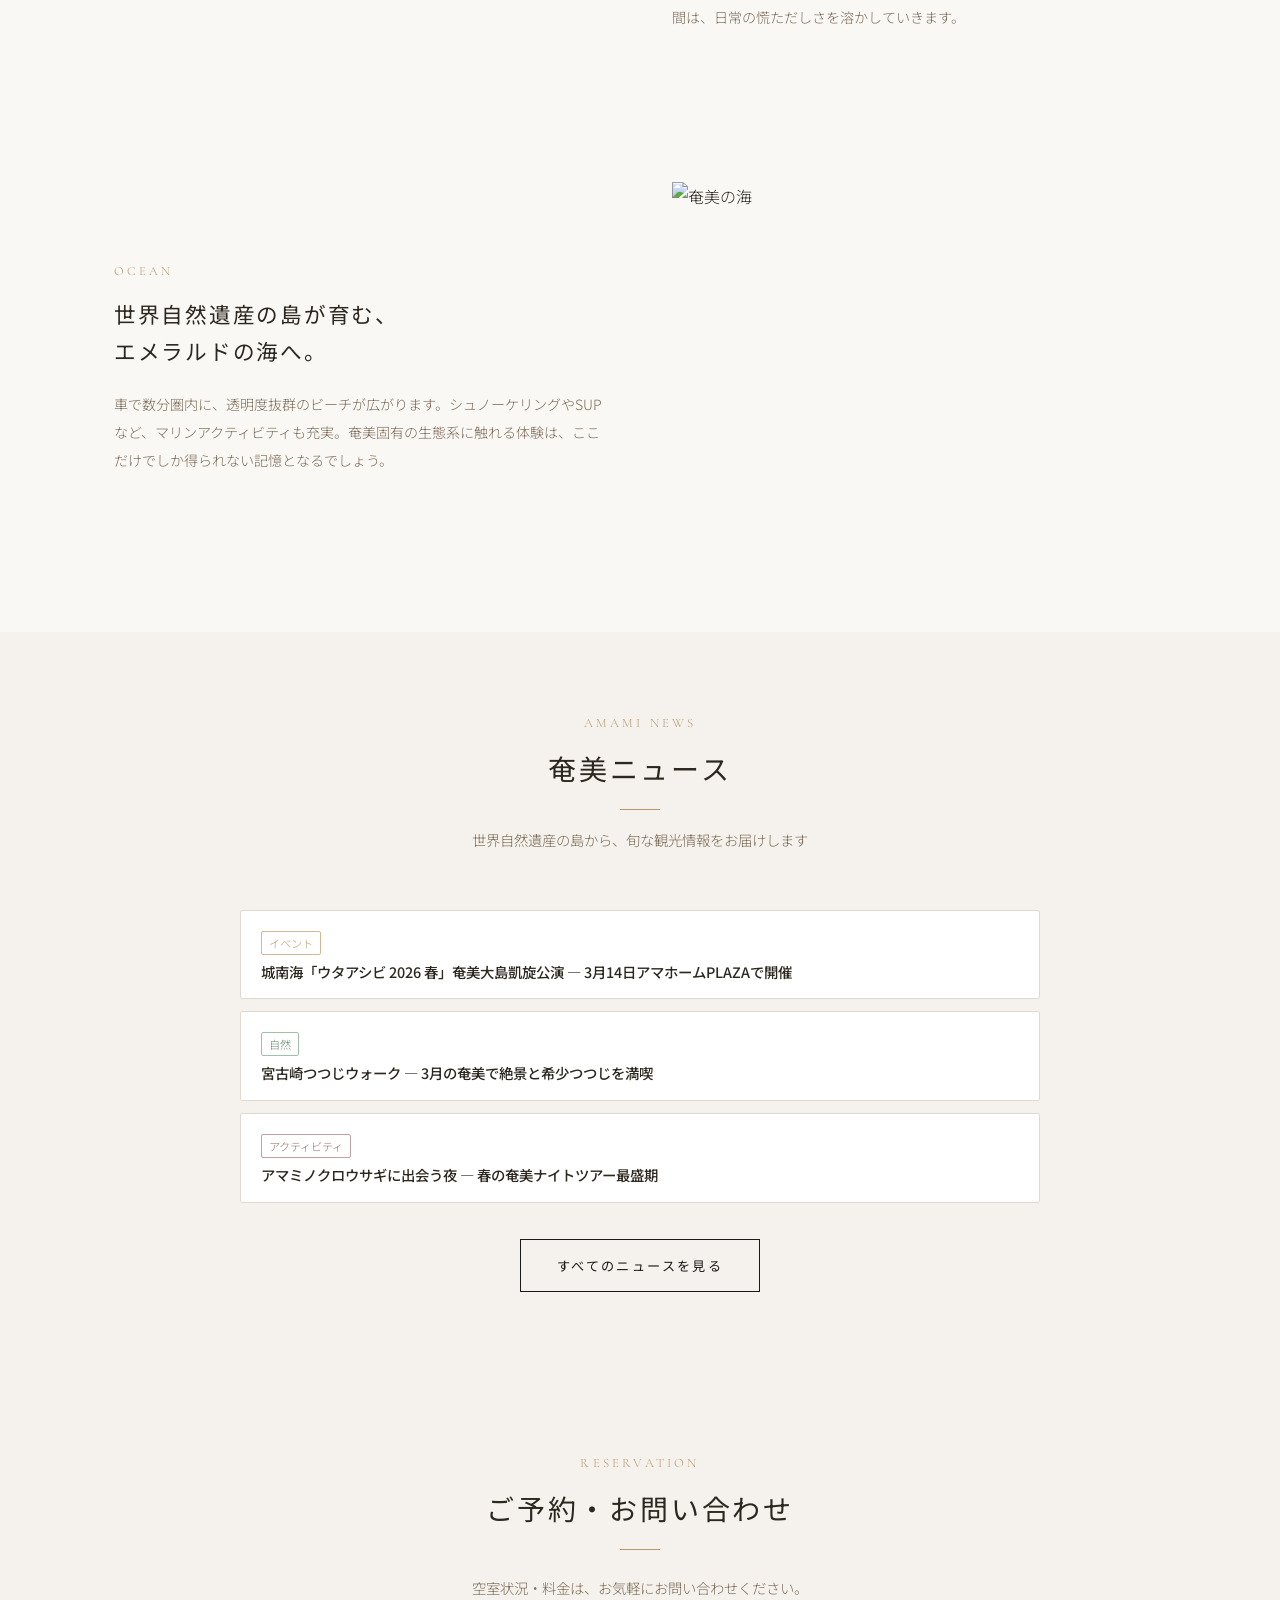
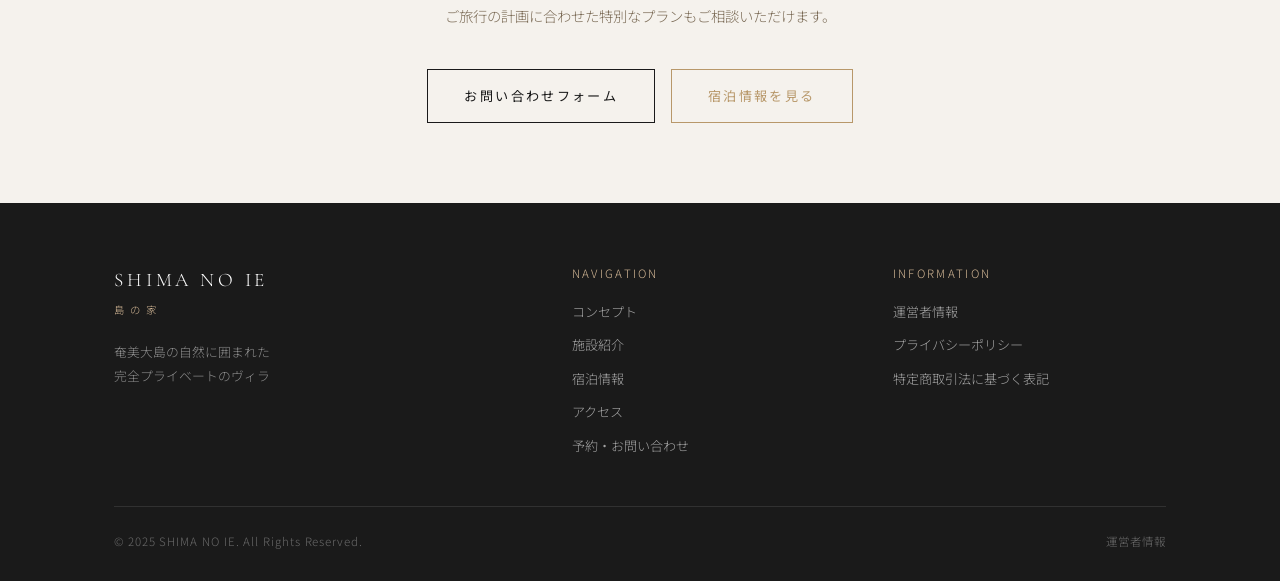
==== commit d8a612ce: "feat: 奄美ニュース更新 2026年3月第3週 Co-Authored-By: Claude Sonnet 4.6 <noreply@anthropic.com>" ====
--- a/index.html
+++ b/index.html
@@ -199,18 +199,18 @@
       <div class="fade-in" style="display:flex;flex-direction:column;gap:12px;max-width:800px;margin:0 auto;">
 
         <a href="news.html" style="display:block;padding:16px 20px;background:var(--color-white);border:1px solid var(--color-border);border-radius:2px;text-decoration:none;transition:box-shadow 0.3s ease;" onmouseover="this.style.boxShadow='0 4px 20px rgba(0,0,0,0.08)'" onmouseout="this.style.boxShadow='none'">
-          <span style="display:inline-block;font-size:0.7rem;padding:1px 7px;border:1px solid #c0a0a0;color:#9a6a6a;border-radius:2px;margin-bottom:6px;">アクティビティ</span>
-          <p style="font-size:0.9rem;font-weight:500;line-height:1.5;color:var(--color-text);">海開きシーズン到来 — 春の奄美でウミガメ・シュノーケリング</p>
+          <span style="display:inline-block;font-size:0.7rem;padding:1px 7px;border:1px solid var(--color-gold-light);color:var(--color-gold);border-radius:2px;margin-bottom:6px;">イベント</span>
+          <p style="font-size:0.9rem;font-weight:500;line-height:1.5;color:var(--color-text);">城南海「ウタアシビ 2026 春」奄美大島凱旋公演 — 3月14日アマホームPLAZAで開催</p>
         </a>
 
         <a href="news.html" style="display:block;padding:16px 20px;background:var(--color-white);border:1px solid var(--color-border);border-radius:2px;text-decoration:none;transition:box-shadow 0.3s ease;" onmouseover="this.style.boxShadow='0 4px 20px rgba(0,0,0,0.08)'" onmouseout="this.style.boxShadow='none'">
           <span style="display:inline-block;font-size:0.7rem;padding:1px 7px;border:1px solid #a0c0a8;color:#5a8a6a;border-radius:2px;margin-bottom:6px;">自然</span>
-          <p style="font-size:0.9rem;font-weight:500;line-height:1.5;color:var(--color-text);">金作原原生林＋マングローブカヌー — 春が最もおすすめの自然体験</p>
+          <p style="font-size:0.9rem;font-weight:500;line-height:1.5;color:var(--color-text);">宮古崎つつじウォーク — 3月の奄美で絶景と希少つつじを満喫</p>
         </a>
 
         <a href="news.html" style="display:block;padding:16px 20px;background:var(--color-white);border:1px solid var(--color-border);border-radius:2px;text-decoration:none;transition:box-shadow 0.3s ease;" onmouseover="this.style.boxShadow='0 4px 20px rgba(0,0,0,0.08)'" onmouseout="this.style.boxShadow='none'">
           <span style="display:inline-block;font-size:0.7rem;padding:1px 7px;border:1px solid #c0a0a0;color:#9a6a6a;border-radius:2px;margin-bottom:6px;">アクティビティ</span>
-          <p style="font-size:0.9rem;font-weight:500;line-height:1.5;color:var(--color-text);">ダイビングシーズン開幕 — 4月から幻の「ミステリーサークル」も出現</p>
+          <p style="font-size:0.9rem;font-weight:500;line-height:1.5;color:var(--color-text);">アマミノクロウサギに出会う夜 — 春の奄美ナイトツアー最盛期</p>
         </a>
 
       </div>
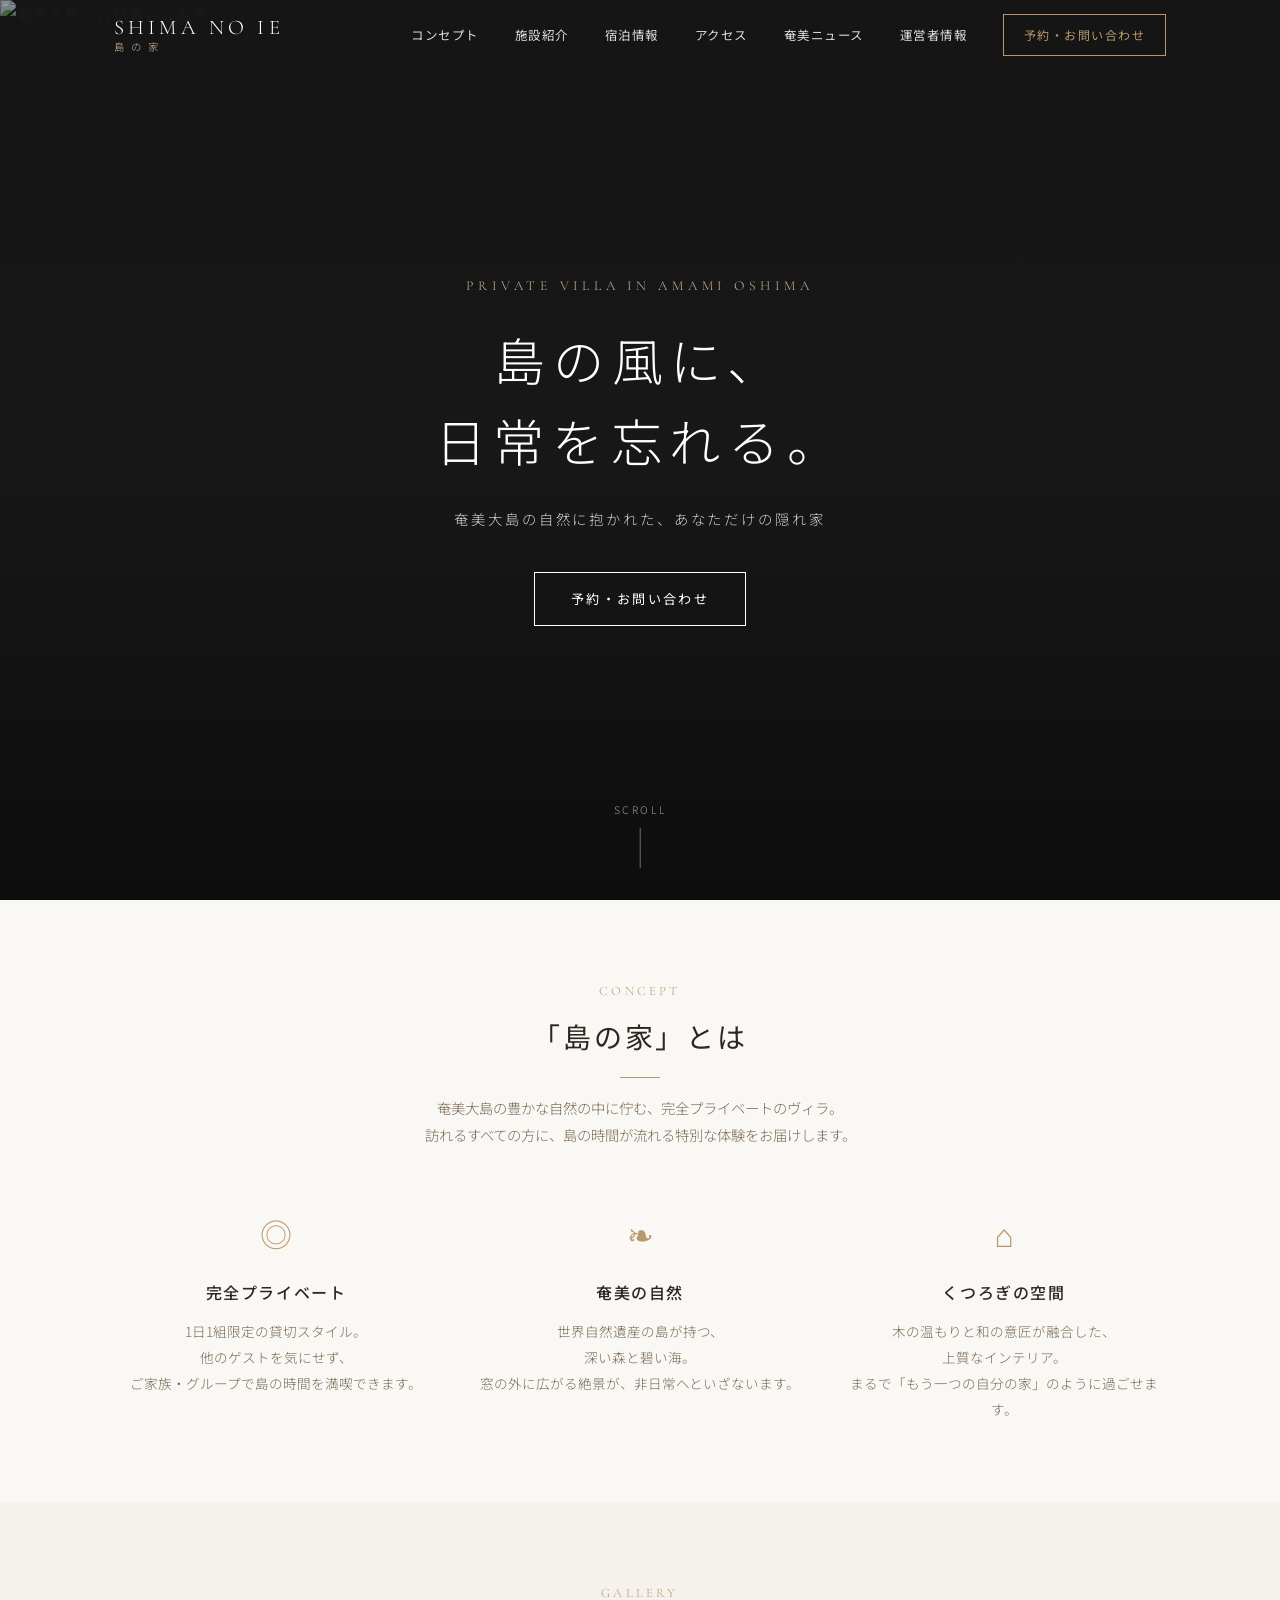
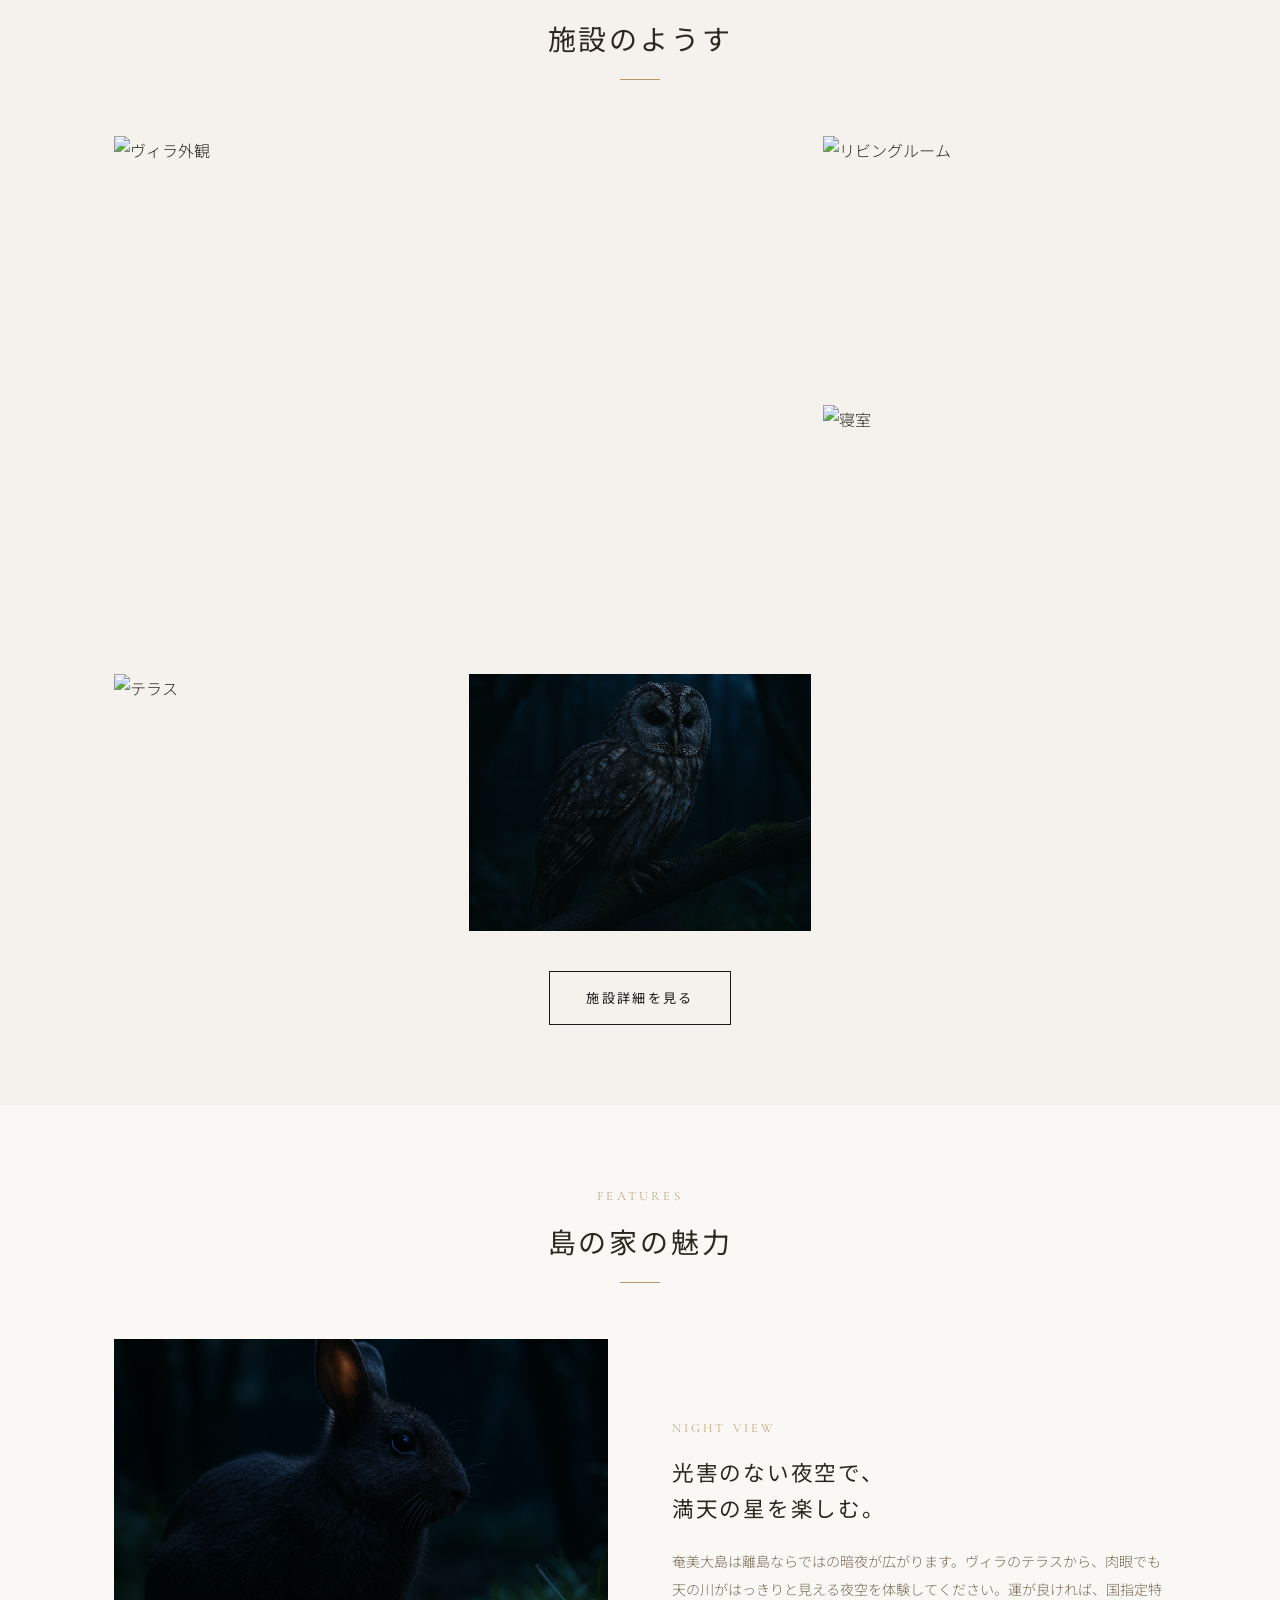
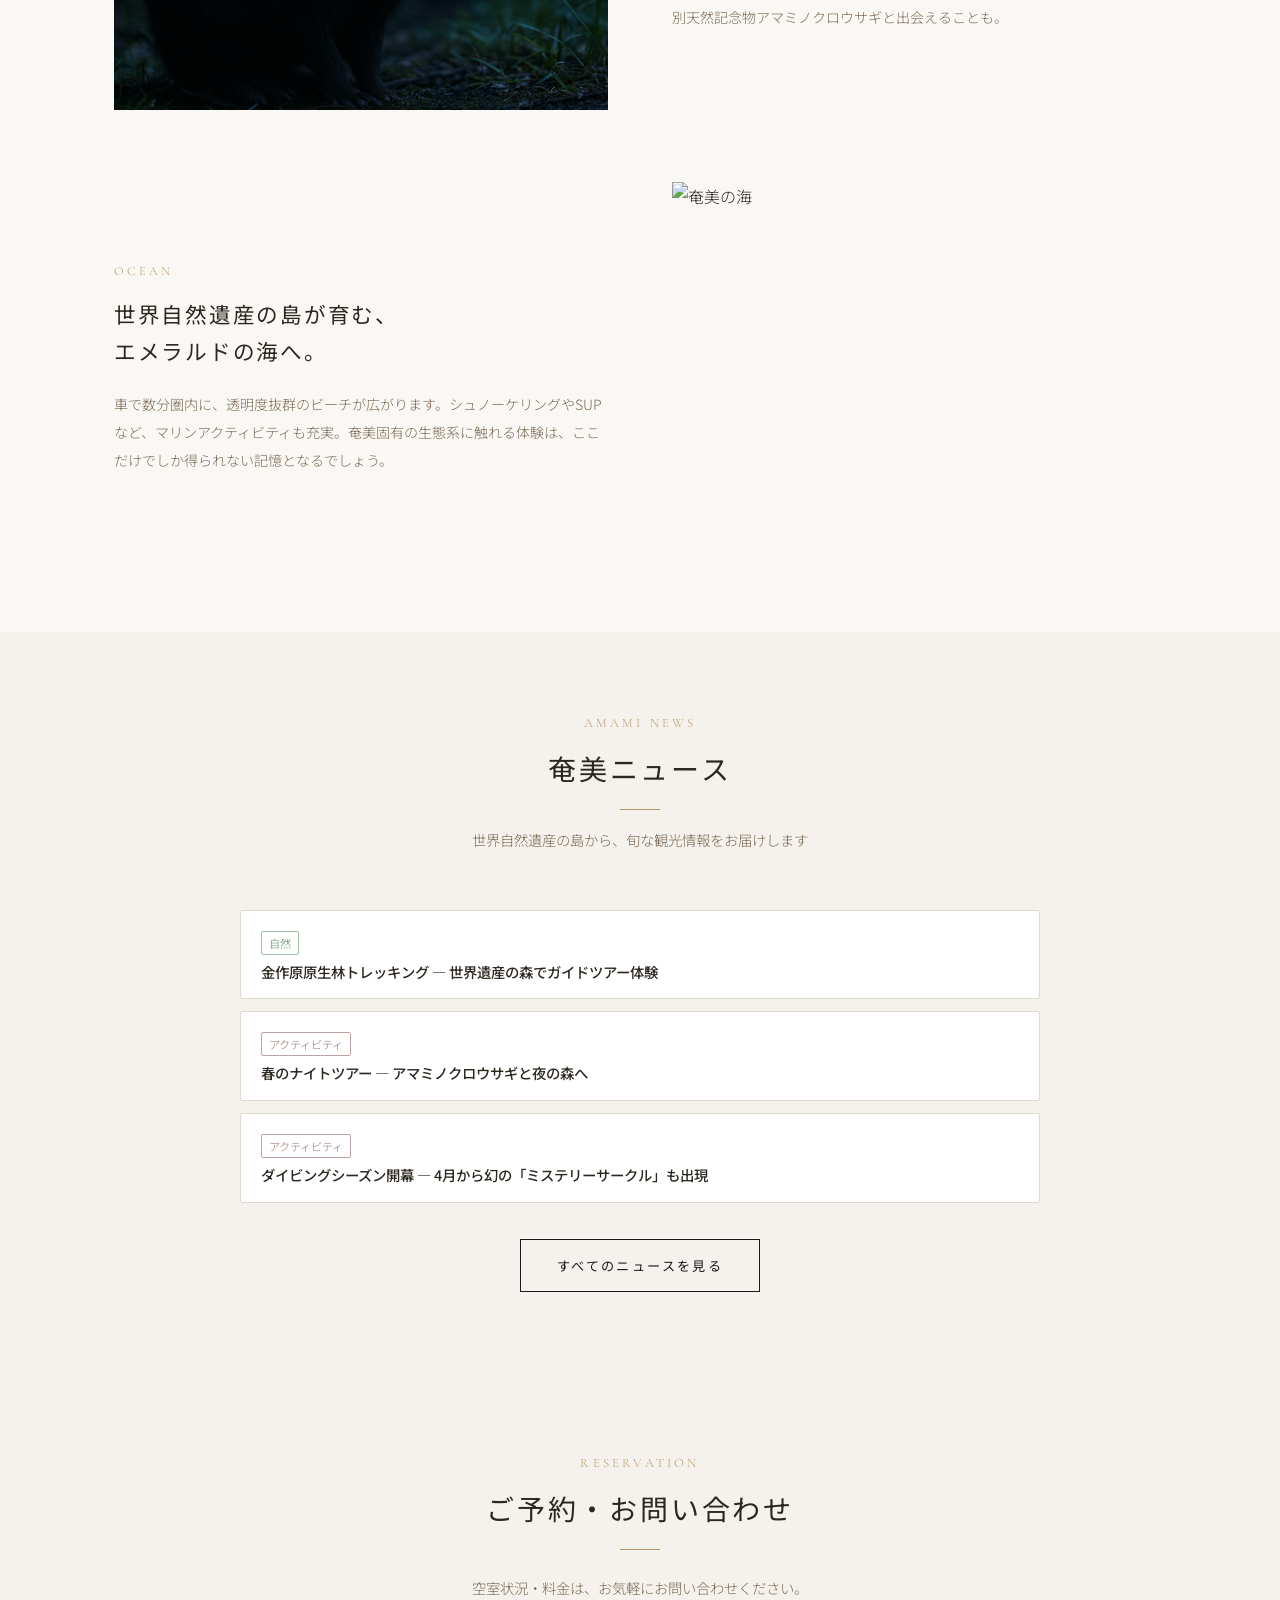
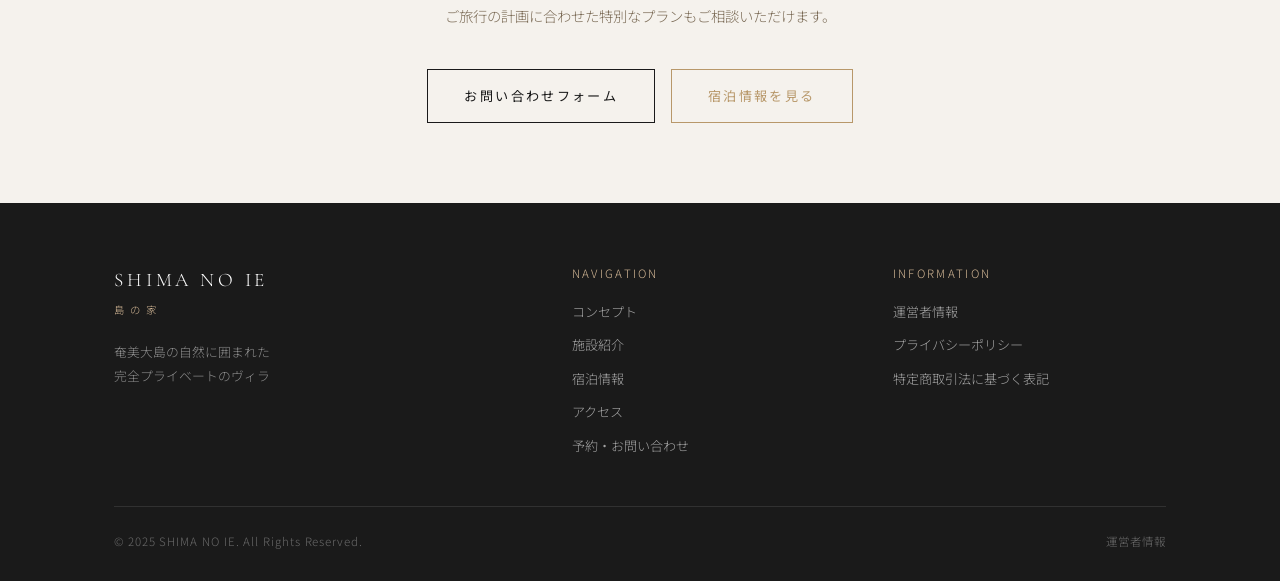
==== commit 3b7c918d: "feat: 奄美ニュース更新 2026年3月第3週 Co-Authored-By: Claude Sonnet 4.6 <noreply@anthropic.com>" ====
--- a/index.html
+++ b/index.html
@@ -137,7 +137,7 @@
           <img src="https://picsum.photos/400/300?random=14" alt="テラス">
         </div>
         <div class="gallery-item">
-          <img src="https://picsum.photos/400/300?random=15" alt="バスルーム">
+          <img src="images/fukurou.jpg.png" alt="奄美の森の梟">
         </div>
       </div>
 
@@ -159,13 +159,13 @@
 
       <div class="feature-row fade-in">
         <div class="feature-img">
-          <img src="https://picsum.photos/700/525?random=21" alt="奄美の星空">
+          <img src="images/kurousagi.jpg.png" alt="アマミノクロウサギ">
         </div>
         <div class="feature-text">
           <span class="feature-text__label">Night View</span>
           <h3 class="feature-text__title">光害のない夜空で、<br>満天の星を楽しむ。</h3>
           <p class="feature-text__body">
-            奄美大島は離島ならではの暗夜が広がります。ヴィラのテラスから、肉眼でも天の川がはっきりと見える夜空を体験してください。島の静寂の中に流れる時間は、日常の慌ただしさを溶かしていきます。
+            奄美大島は離島ならではの暗夜が広がります。ヴィラのテラスから、肉眼でも天の川がはっきりと見える夜空を体験してください。運が良ければ、国指定特別天然記念物アマミノクロウサギと出会えることも。
           </p>
         </div>
       </div>
@@ -199,18 +199,18 @@
       <div class="fade-in" style="display:flex;flex-direction:column;gap:12px;max-width:800px;margin:0 auto;">
 
         <a href="news.html" style="display:block;padding:16px 20px;background:var(--color-white);border:1px solid var(--color-border);border-radius:2px;text-decoration:none;transition:box-shadow 0.3s ease;" onmouseover="this.style.boxShadow='0 4px 20px rgba(0,0,0,0.08)'" onmouseout="this.style.boxShadow='none'">
-          <span style="display:inline-block;font-size:0.7rem;padding:1px 7px;border:1px solid var(--color-gold-light);color:var(--color-gold);border-radius:2px;margin-bottom:6px;">イベント</span>
-          <p style="font-size:0.9rem;font-weight:500;line-height:1.5;color:var(--color-text);">城南海「ウタアシビ 2026 春」奄美大島凱旋公演 — 3月14日アマホームPLAZAで開催</p>
-        </a>
-
-        <a href="news.html" style="display:block;padding:16px 20px;background:var(--color-white);border:1px solid var(--color-border);border-radius:2px;text-decoration:none;transition:box-shadow 0.3s ease;" onmouseover="this.style.boxShadow='0 4px 20px rgba(0,0,0,0.08)'" onmouseout="this.style.boxShadow='none'">
           <span style="display:inline-block;font-size:0.7rem;padding:1px 7px;border:1px solid #a0c0a8;color:#5a8a6a;border-radius:2px;margin-bottom:6px;">自然</span>
-          <p style="font-size:0.9rem;font-weight:500;line-height:1.5;color:var(--color-text);">宮古崎つつじウォーク — 3月の奄美で絶景と希少つつじを満喫</p>
+          <p style="font-size:0.9rem;font-weight:500;line-height:1.5;color:var(--color-text);">金作原原生林トレッキング ― 世界遺産の森でガイドツアー体験</p>
         </a>
 
         <a href="news.html" style="display:block;padding:16px 20px;background:var(--color-white);border:1px solid var(--color-border);border-radius:2px;text-decoration:none;transition:box-shadow 0.3s ease;" onmouseover="this.style.boxShadow='0 4px 20px rgba(0,0,0,0.08)'" onmouseout="this.style.boxShadow='none'">
           <span style="display:inline-block;font-size:0.7rem;padding:1px 7px;border:1px solid #c0a0a0;color:#9a6a6a;border-radius:2px;margin-bottom:6px;">アクティビティ</span>
-          <p style="font-size:0.9rem;font-weight:500;line-height:1.5;color:var(--color-text);">アマミノクロウサギに出会う夜 — 春の奄美ナイトツアー最盛期</p>
+          <p style="font-size:0.9rem;font-weight:500;line-height:1.5;color:var(--color-text);">春のナイトツアー ― アマミノクロウサギと夜の森へ</p>
+        </a>
+
+        <a href="news.html" style="display:block;padding:16px 20px;background:var(--color-white);border:1px solid var(--color-border);border-radius:2px;text-decoration:none;transition:box-shadow 0.3s ease;" onmouseover="this.style.boxShadow='0 4px 20px rgba(0,0,0,0.08)'" onmouseout="this.style.boxShadow='none'">
+          <span style="display:inline-block;font-size:0.7rem;padding:1px 7px;border:1px solid #c0a0a0;color:#9a6a6a;border-radius:2px;margin-bottom:6px;">アクティビティ</span>
+          <p style="font-size:0.9rem;font-weight:500;line-height:1.5;color:var(--color-text);">ダイビングシーズン開幕 — 4月から幻の「ミステリーサークル」も出現</p>
         </a>
 
       </div>
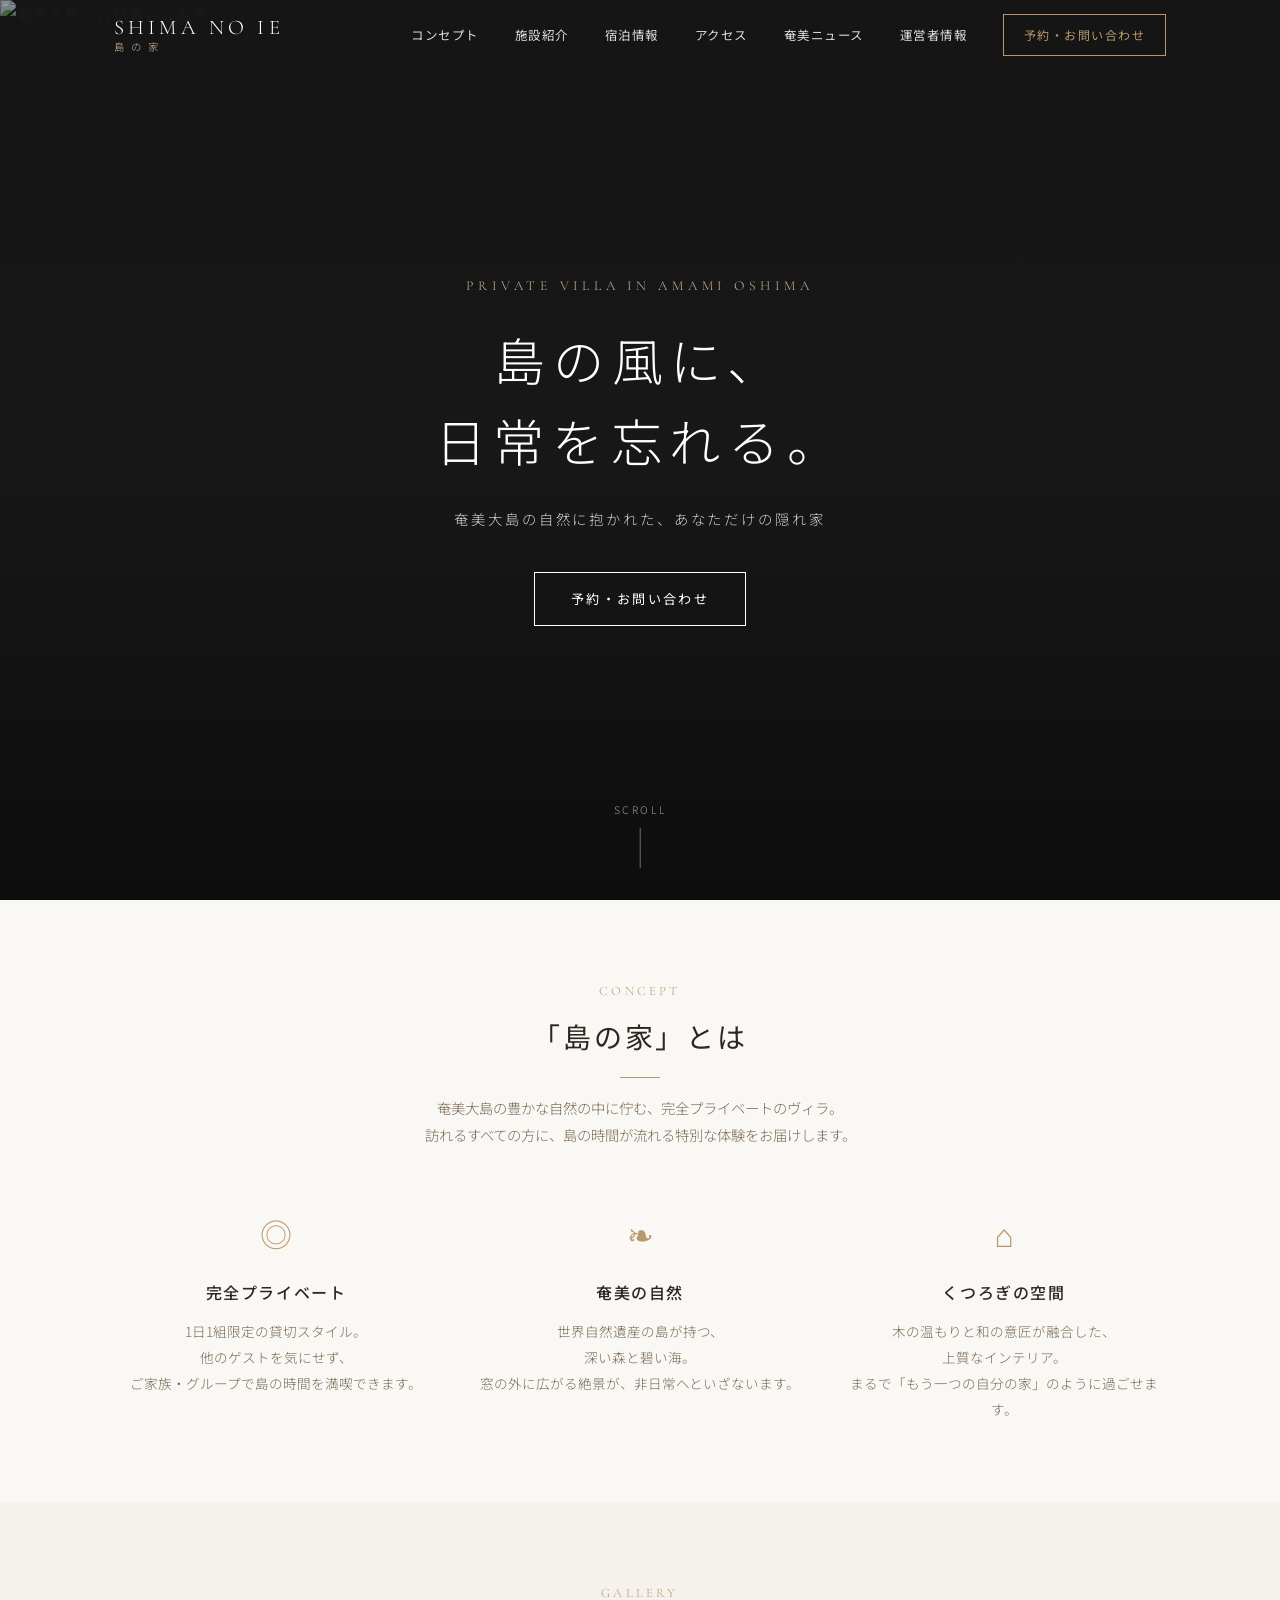
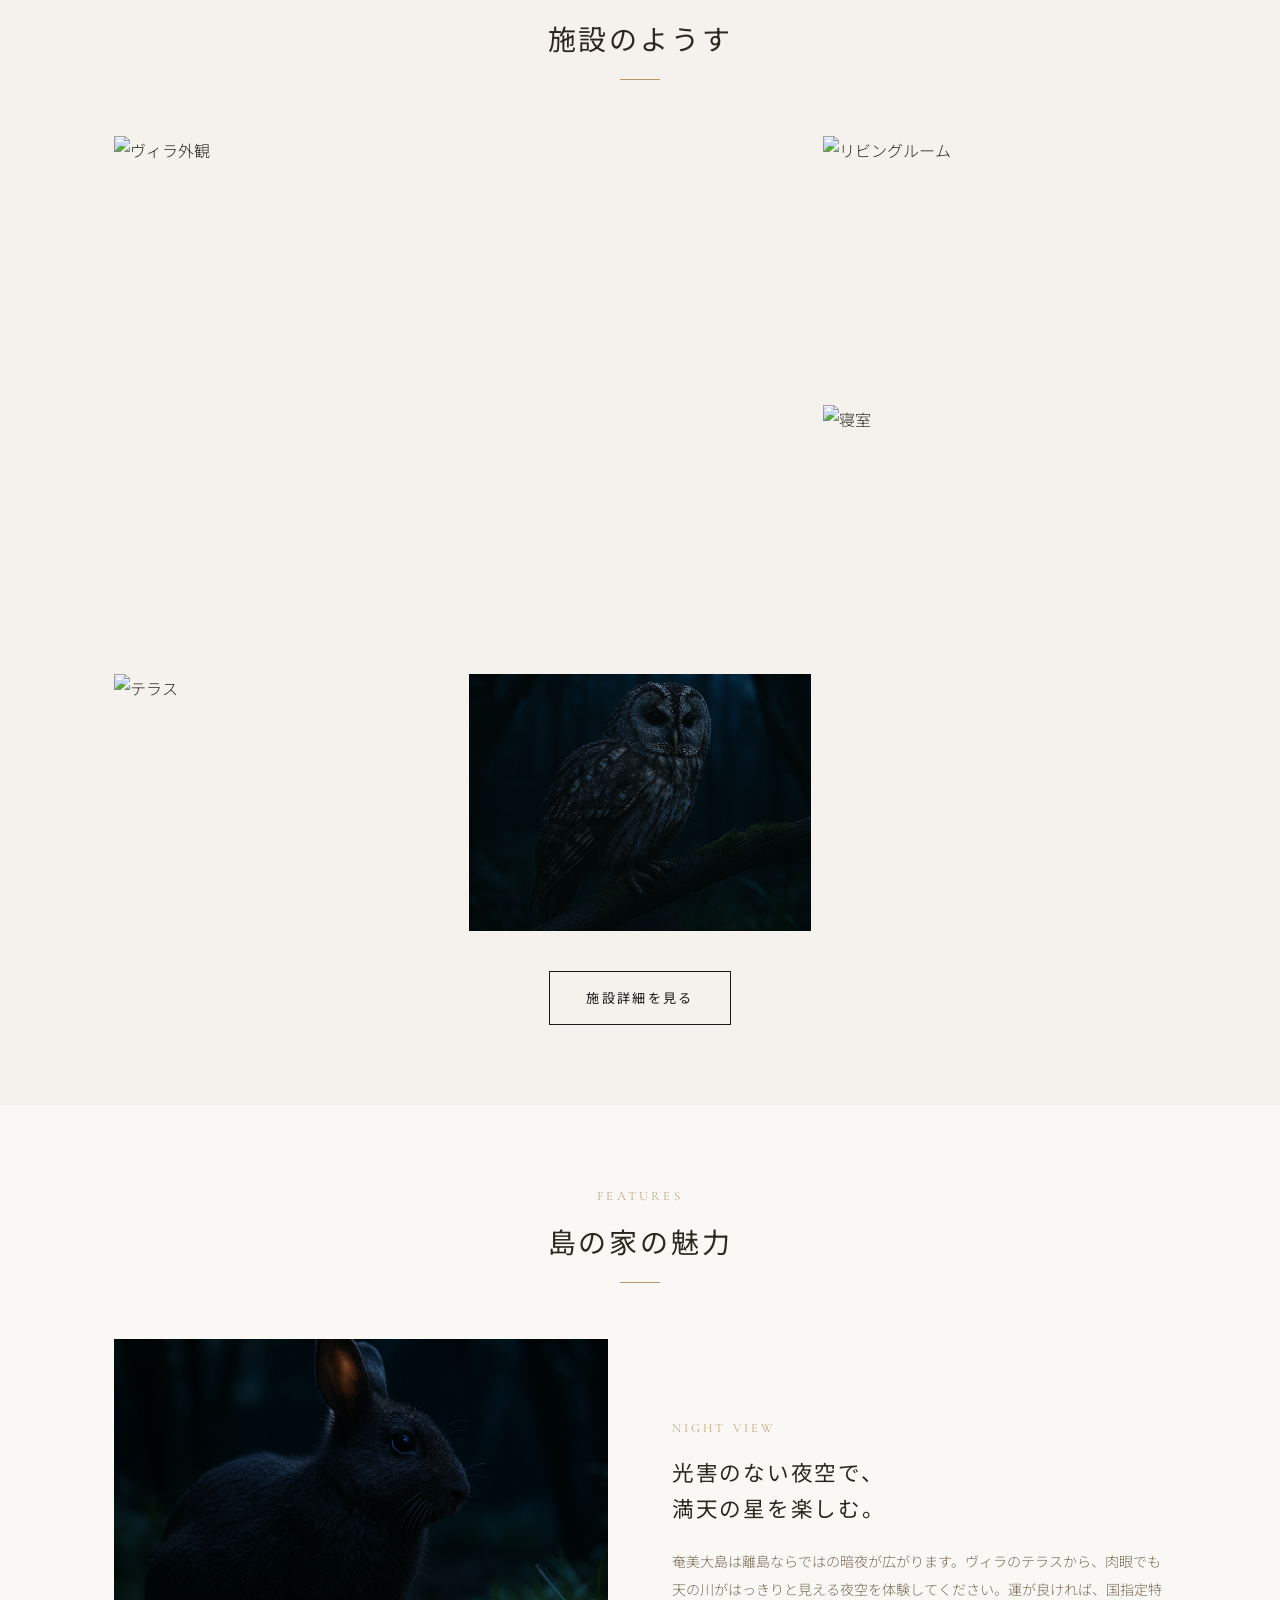
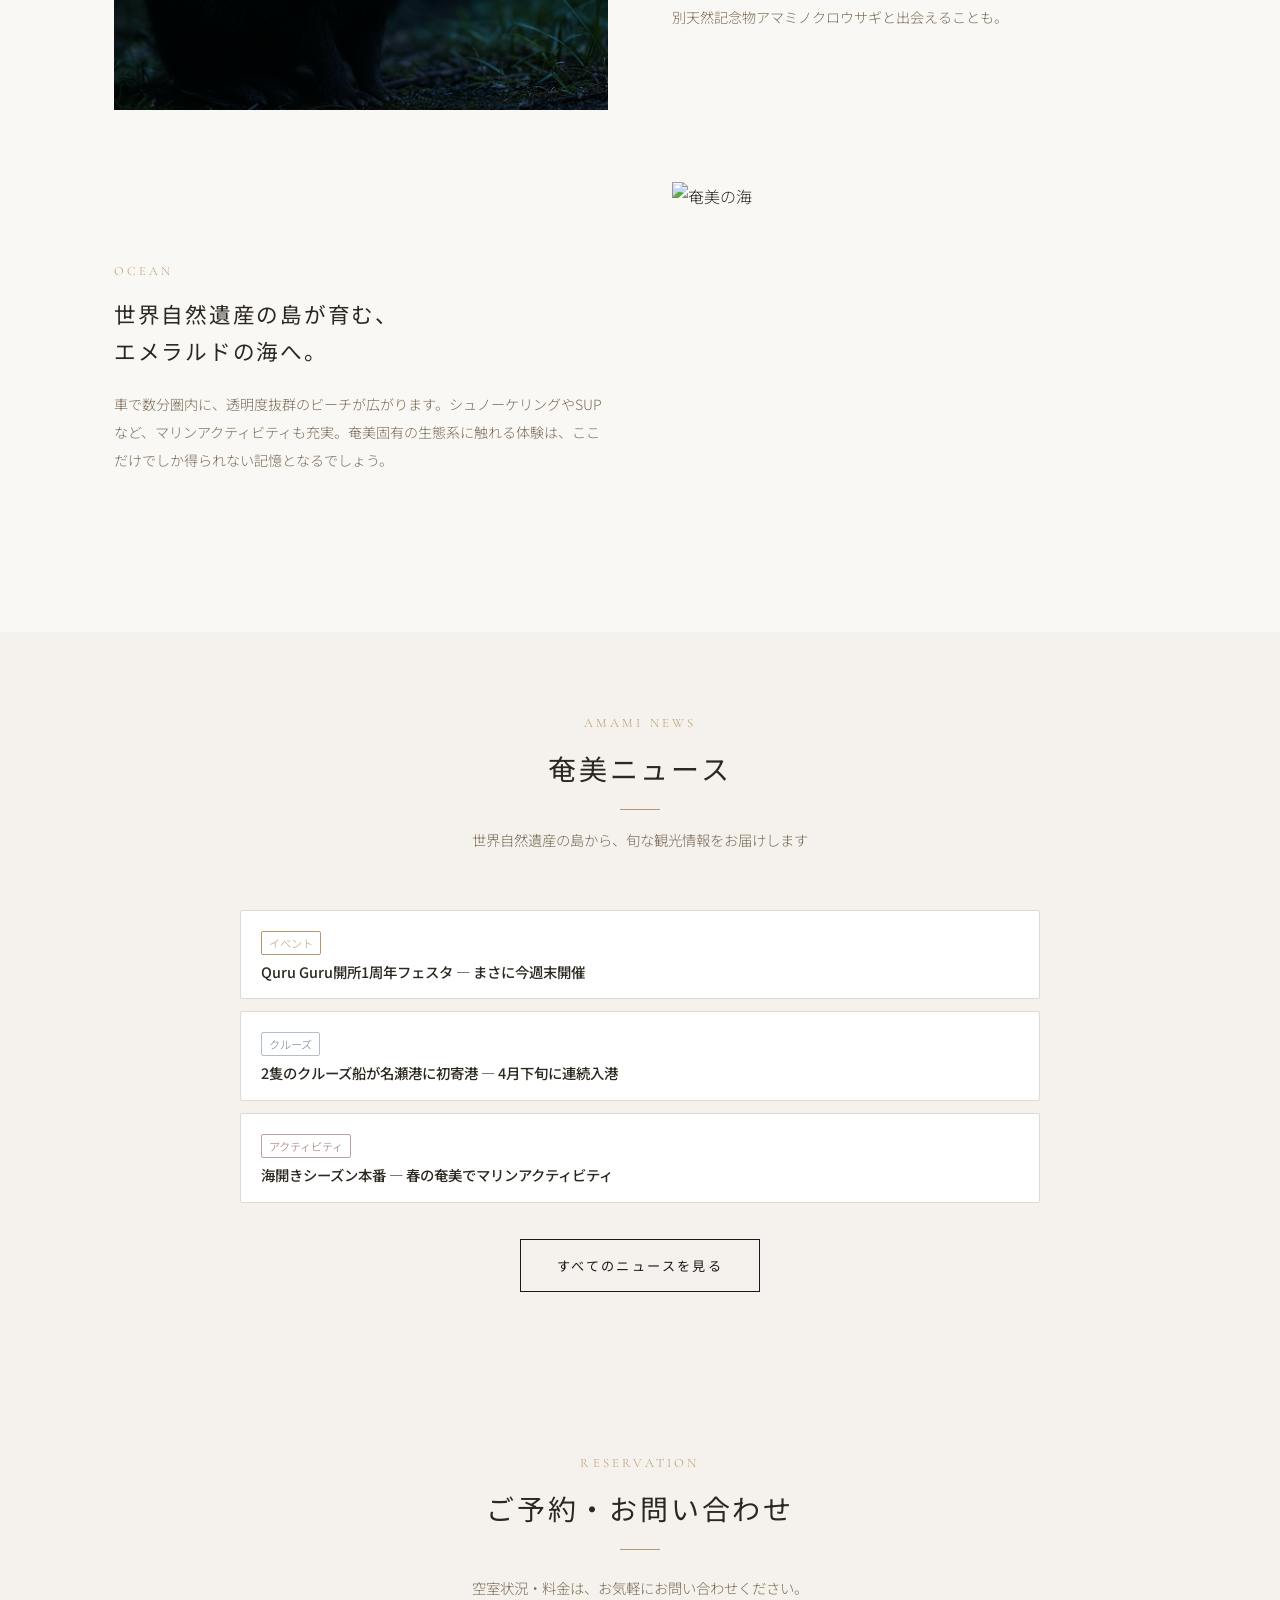
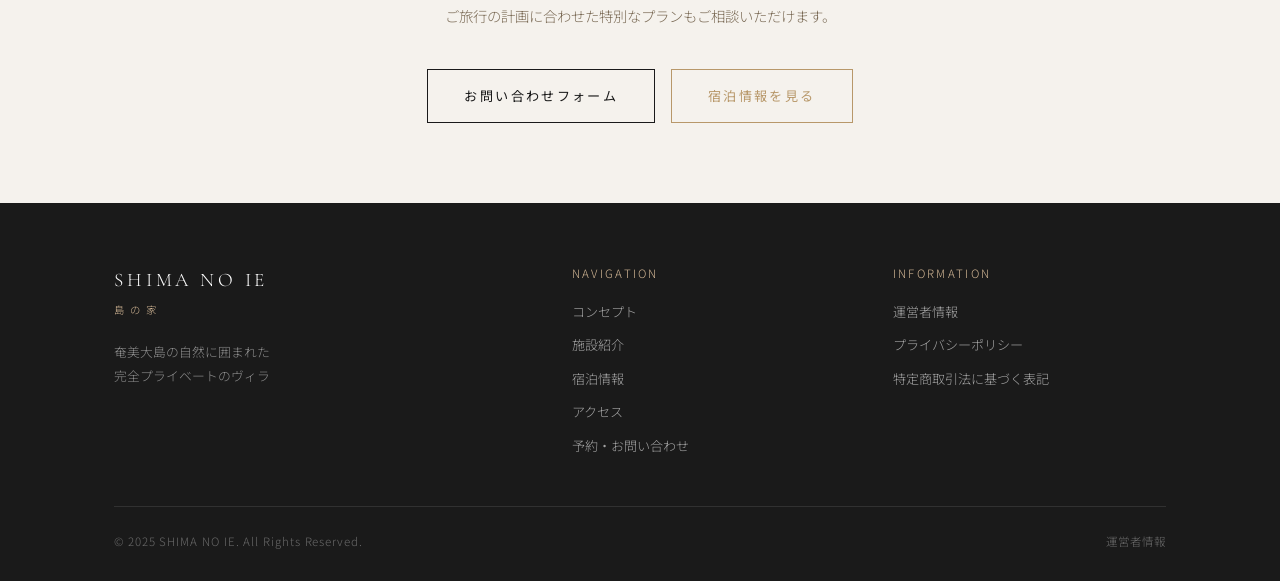
==== commit d154ede4: "feat: 奄美ニュース更新 2026年4月第3週 Co-Authored-By: Claude Opus 4.7 <noreply@anthropic.com>" ====
--- a/index.html
+++ b/index.html
@@ -199,18 +199,18 @@
       <div class="fade-in" style="display:flex;flex-direction:column;gap:12px;max-width:800px;margin:0 auto;">
 
         <a href="news.html" style="display:block;padding:16px 20px;background:var(--color-white);border:1px solid var(--color-border);border-radius:2px;text-decoration:none;transition:box-shadow 0.3s ease;" onmouseover="this.style.boxShadow='0 4px 20px rgba(0,0,0,0.08)'" onmouseout="this.style.boxShadow='none'">
-          <span style="display:inline-block;font-size:0.7rem;padding:1px 7px;border:1px solid #a0c0a8;color:#5a8a6a;border-radius:2px;margin-bottom:6px;">自然</span>
-          <p style="font-size:0.9rem;font-weight:500;line-height:1.5;color:var(--color-text);">金作原原生林トレッキング ― 世界遺産の森でガイドツアー体験</p>
+          <span style="display:inline-block;font-size:0.7rem;padding:1px 7px;border:1px solid #b8986a;color:#b8986a;border-radius:2px;margin-bottom:6px;">イベント</span>
+          <p style="font-size:0.9rem;font-weight:500;line-height:1.5;color:var(--color-text);">Quru Guru開所1周年フェスタ — まさに今週末開催</p>
+        </a>
+
+        <a href="news.html" style="display:block;padding:16px 20px;background:var(--color-white);border:1px solid var(--color-border);border-radius:2px;text-decoration:none;transition:box-shadow 0.3s ease;" onmouseover="this.style.boxShadow='0 4px 20px rgba(0,0,0,0.08)'" onmouseout="this.style.boxShadow='none'">
+          <span style="display:inline-block;font-size:0.7rem;padding:1px 7px;border:1px solid #b0bfd0;color:#6a7a9a;border-radius:2px;margin-bottom:6px;">クルーズ</span>
+          <p style="font-size:0.9rem;font-weight:500;line-height:1.5;color:var(--color-text);">2隻のクルーズ船が名瀬港に初寄港 — 4月下旬に連続入港</p>
         </a>
 
         <a href="news.html" style="display:block;padding:16px 20px;background:var(--color-white);border:1px solid var(--color-border);border-radius:2px;text-decoration:none;transition:box-shadow 0.3s ease;" onmouseover="this.style.boxShadow='0 4px 20px rgba(0,0,0,0.08)'" onmouseout="this.style.boxShadow='none'">
           <span style="display:inline-block;font-size:0.7rem;padding:1px 7px;border:1px solid #c0a0a0;color:#9a6a6a;border-radius:2px;margin-bottom:6px;">アクティビティ</span>
-          <p style="font-size:0.9rem;font-weight:500;line-height:1.5;color:var(--color-text);">春のナイトツアー ― アマミノクロウサギと夜の森へ</p>
-        </a>
-
-        <a href="news.html" style="display:block;padding:16px 20px;background:var(--color-white);border:1px solid var(--color-border);border-radius:2px;text-decoration:none;transition:box-shadow 0.3s ease;" onmouseover="this.style.boxShadow='0 4px 20px rgba(0,0,0,0.08)'" onmouseout="this.style.boxShadow='none'">
-          <span style="display:inline-block;font-size:0.7rem;padding:1px 7px;border:1px solid #c0a0a0;color:#9a6a6a;border-radius:2px;margin-bottom:6px;">アクティビティ</span>
-          <p style="font-size:0.9rem;font-weight:500;line-height:1.5;color:var(--color-text);">ダイビングシーズン開幕 — 4月から幻の「ミステリーサークル」も出現</p>
+          <p style="font-size:0.9rem;font-weight:500;line-height:1.5;color:var(--color-text);">海開きシーズン本番 — 春の奄美でマリンアクティビティ</p>
         </a>
 
       </div>
